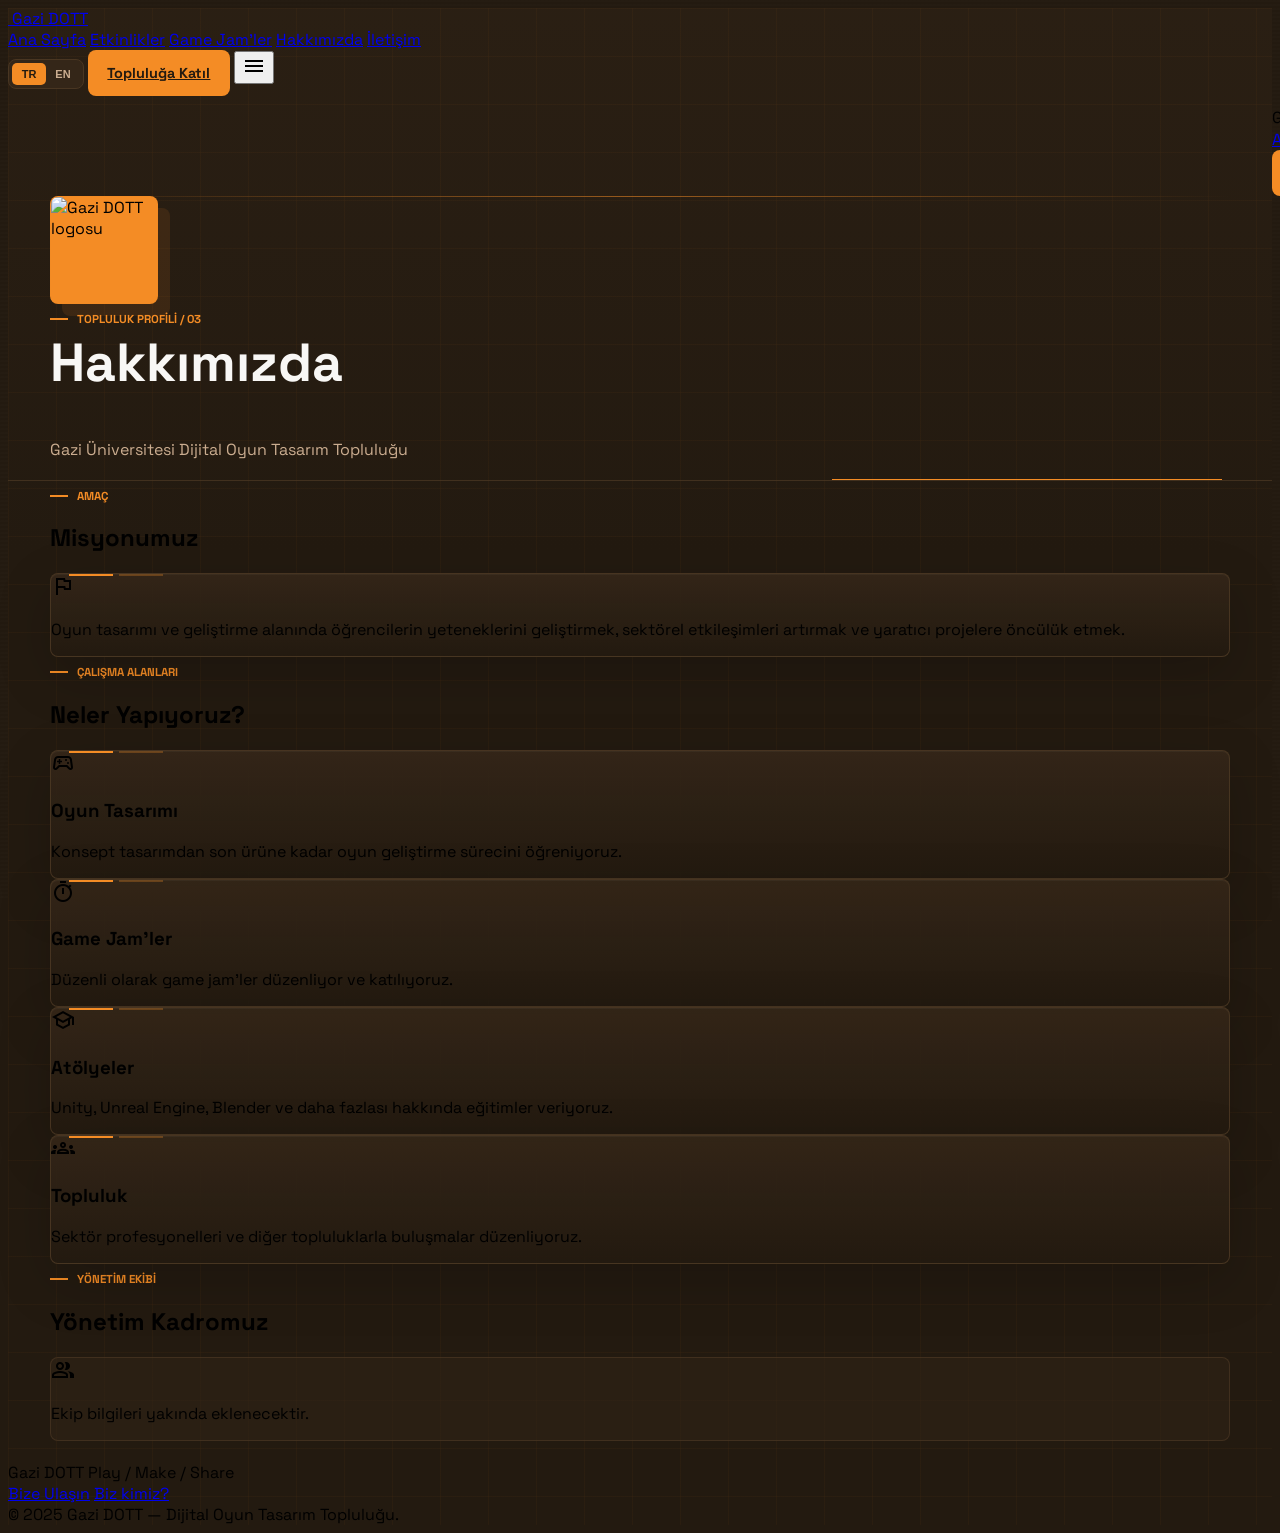
==== about.html @ a608ddb2 "Site tasarımını ve etkinlik yönetimini güncelle" ====
<!DOCTYPE html>
<html class="dark" lang="tr">

<head>
    <meta charset="utf-8" />
    <meta content="width=device-width, initial-scale=1.0" name="viewport" />
    <title>Hakkımızda - Gazi DOTT</title>
    <meta name="description" content="Gazi Üniversitesi Dijital Oyun Tasarımı Topluluğu hakkında bilgi." />
    <link rel="canonical" href="https://gazidott.org/about.html" />
    <script src="https://cdn.tailwindcss.com?plugins=forms,container-queries"></script>
    <link rel="preconnect" href="https://fonts.googleapis.com">
    <link rel="preconnect" href="https://fonts.gstatic.com" crossorigin>
    <link href="https://fonts.googleapis.com/css2?family=Space+Grotesk:wght@300;400;500;600;700&display=swap" rel="stylesheet" />
    <link href="https://fonts.googleapis.com/css2?family=Material+Symbols+Outlined:wght,FILL@100..700,0..1&display=swap" rel="stylesheet" />
    <link href="css/style.css" rel="stylesheet" />
    <script src="js/tailwind-config.js"></script>
</head>

<body class="flex min-h-screen flex-col overflow-x-hidden bg-background-dark text-white antialiased">
    <div id="navbar-placeholder"></div>

    <main class="site-main flex-grow">
        <section class="page-hero py-16 sm:py-20">
            <div class="section-shell grid gap-8 sm:grid-cols-[112px_1fr] sm:items-center">
                <span class="hero-mark animate-fade-in-up">
                    <img src="ClubLogo.jpeg" alt="Gazi DOTT logosu" />
                </span>
                <div>
                    <span class="section-kicker" data-i18n="label.communityProfile">Topluluk Profili / 03</span>
                    <h1 class="section-title animate-fade-in-up-delay-1" data-i18n="about.title">Hakkımızda</h1>
                    <p class="section-copy animate-fade-in-up-delay-2" data-i18n="about.subtitle">Gazi Üniversitesi Dijital Oyun Tasarımı Topluluğu</p>
                </div>
            </div>
        </section>

        <section class="py-16 sm:py-20">
            <div class="section-shell grid gap-8 lg:grid-cols-[minmax(240px,0.65fr)_minmax(0,1.35fr)] lg:items-start">
                <div>
                    <span class="section-kicker" data-i18n="label.purpose">Amaç</span>
                    <h2 class="mt-3 text-2xl font-bold text-white sm:text-3xl" data-i18n="about.mission.title">Misyonumuz</h2>
                </div>
                <div class="hud-panel p-6 sm:p-8">
                    <span class="material-symbols-outlined text-3xl text-primary">flag</span>
                    <p class="mt-5 text-lg leading-8 text-text-muted" data-i18n="about.mission.desc">Oyun tasarımı ve geliştirme alanında öğrencilerin yeteneklerini geliştirmek, sektörel etkileşimleri artırmak ve yaratıcı projelere öncülük etmek.</p>
                </div>
            </div>
        </section>

        <section class="border-y border-border-dark bg-card-dark/15 py-16 sm:py-20">
            <div class="section-shell">
                <div class="mb-9">
                    <span class="section-kicker" data-i18n="label.practiceAreas">Çalışma Alanları</span>
                    <h2 class="mt-3 text-2xl font-bold text-white sm:text-3xl" data-i18n="about.whatWeDo">Neler Yapıyoruz?</h2>
                </div>
                <div class="grid grid-cols-1 gap-4 md:grid-cols-2">
                    <article class="hud-panel card-hover flex gap-5 p-6">
                        <span class="grid h-12 w-12 shrink-0 place-items-center rounded-lg border border-primary/25 bg-primary/10 text-primary"><span class="material-symbols-outlined">sports_esports</span></span>
                        <div><h3 class="text-lg font-bold text-white" data-i18n="about.do.design">Oyun Tasarımı</h3><p class="mt-2 text-sm leading-6 text-text-muted" data-i18n="about.do.designDesc">Konsept tasarımdan son ürüne kadar oyun geliştirme sürecini öğreniyoruz.</p></div>
                    </article>
                    <article class="hud-panel card-hover flex gap-5 p-6">
                        <span class="grid h-12 w-12 shrink-0 place-items-center rounded-lg border border-primary/25 bg-primary/10 text-primary"><span class="material-symbols-outlined">timer</span></span>
                        <div><h3 class="text-lg font-bold text-white" data-i18n="about.do.jams">Game Jam'ler</h3><p class="mt-2 text-sm leading-6 text-text-muted" data-i18n="about.do.jamsDesc">Düzenli olarak game jam'ler düzenliyor ve katılıyoruz.</p></div>
                    </article>
                    <article class="hud-panel card-hover flex gap-5 p-6">
                        <span class="grid h-12 w-12 shrink-0 place-items-center rounded-lg border border-primary/25 bg-primary/10 text-primary"><span class="material-symbols-outlined">school</span></span>
                        <div><h3 class="text-lg font-bold text-white" data-i18n="about.do.workshops">Atölyeler</h3><p class="mt-2 text-sm leading-6 text-text-muted" data-i18n="about.do.workshopsDesc">Unity, Unreal Engine, Blender ve daha fazlası hakkında eğitimler veriyoruz.</p></div>
                    </article>
                    <article class="hud-panel card-hover flex gap-5 p-6">
                        <span class="grid h-12 w-12 shrink-0 place-items-center rounded-lg border border-primary/25 bg-primary/10 text-primary"><span class="material-symbols-outlined">groups</span></span>
                        <div><h3 class="text-lg font-bold text-white" data-i18n="about.do.community">Topluluk</h3><p class="mt-2 text-sm leading-6 text-text-muted" data-i18n="about.do.communityDesc">Sektör profesyonelleri ve diğer topluluklarla buluşmalar düzenliyoruz.</p></div>
                    </article>
                </div>
            </div>
        </section>

        <section class="py-16 sm:py-20">
            <div class="section-shell">
                <div class="mb-9">
                    <span class="section-kicker" data-i18n="label.coreTeam">Yönetim Ekibi</span>
                    <h2 class="mt-3 text-2xl font-bold text-white sm:text-3xl" data-i18n="about.team">Yönetim Kadromuz</h2>
                </div>
                <div id="team-grid" class="grid grid-cols-1 gap-4 sm:grid-cols-2 lg:grid-cols-3"></div>
            </div>
        </section>
    </main>

    <div id="footer-placeholder"></div>

    <script src="js/i18n.js"></script>
    <script src="js/common.js"></script>
    <script src="js/team.js"></script>
    <script>
        document.addEventListener('DOMContentLoaded', async () => {
            await renderTeamMembers();
        });
    </script>
</body>

</html>
---- css/style.css ----
:root {
    --dott-primary: #f48c25;
    --dott-bg: #231a10;
    --dott-card: #342618;
    --dott-border: #493622;
    --dott-muted: #cbad90;
    --dott-light: #f8f7f5;
    --dott-radius: 8px;
}

* {
    box-sizing: border-box;
}

html {
    scroll-behavior: smooth;
    background: var(--dott-bg);
}

body {
    min-height: 100vh;
    overflow-x: hidden;
    font-family: "Space Grotesk", sans-serif;
    background-color: var(--dott-bg);
    background-image:
        linear-gradient(rgba(244, 140, 37, 0.035) 1px, transparent 1px),
        linear-gradient(90deg, rgba(244, 140, 37, 0.035) 1px, transparent 1px),
        linear-gradient(180deg, rgba(52, 38, 24, 0.42), rgba(35, 26, 16, 0.96) 34rem);
    background-size: 48px 48px, 48px 48px, 100% 100%;
}

body::before {
    position: fixed;
    inset: 0;
    z-index: -1;
    pointer-events: none;
    content: "";
    background-image: linear-gradient(rgba(248, 247, 245, 0.012) 50%, transparent 50%);
    background-size: 100% 4px;
}

::selection {
    color: var(--dott-bg);
    background: var(--dott-primary);
}

::-webkit-scrollbar {
    width: 8px;
}

::-webkit-scrollbar-track {
    background: var(--dott-bg);
}

::-webkit-scrollbar-thumb {
    background: var(--dott-border);
    border: 2px solid var(--dott-bg);
    border-radius: 4px;
}

::-webkit-scrollbar-thumb:hover {
    background: var(--dott-primary);
}

:where(a, button, input, textarea, select):focus-visible {
    outline: 2px solid var(--dott-primary);
    outline-offset: 3px;
}

/* Tailwind's larger radius utilities are normalized to the project geometry. */
.rounded-xl,
.rounded-2xl,
.rounded-3xl {
    border-radius: var(--dott-radius) !important;
}

.site-main {
    position: relative;
    isolation: isolate;
}

.site-main::before {
    position: absolute;
    top: 0;
    left: 50%;
    z-index: -1;
    width: min(100%, 1180px);
    height: 1px;
    content: "";
    background: linear-gradient(90deg, transparent, rgba(244, 140, 37, 0.55), transparent);
    transform: translateX(-50%);
}

.hud-panel {
    position: relative;
    overflow: hidden;
    border: 1px solid rgba(73, 54, 34, 0.95);
    border-radius: var(--dott-radius);
    background: linear-gradient(180deg, rgba(52, 38, 24, 0.94), rgba(35, 26, 16, 0.9));
    box-shadow: inset 0 1px rgba(248, 247, 245, 0.035), 0 18px 55px rgba(0, 0, 0, 0.18);
}

.hud-panel::before {
    position: absolute;
    top: 0;
    left: 18px;
    width: 44px;
    height: 2px;
    content: "";
    background: var(--dott-primary);
    box-shadow: 50px 0 rgba(244, 140, 37, 0.28);
}

.hud-panel-muted {
    border: 1px solid rgba(73, 54, 34, 0.75);
    border-radius: var(--dott-radius);
    background: rgba(52, 38, 24, 0.46);
}

.section-shell {
    width: min(100% - 2rem, 1180px);
    margin-inline: auto;
}

.section-kicker {
    display: inline-flex;
    align-items: center;
    gap: 0.55rem;
    color: var(--dott-primary);
    font-size: 0.72rem;
    font-weight: 700;
    letter-spacing: 0;
    text-transform: uppercase;
}

.section-kicker::before {
    width: 18px;
    height: 2px;
    content: "";
    background: currentColor;
}

.section-title {
    max-width: 780px;
    margin-top: 0.65rem;
    color: var(--dott-light);
    font-size: clamp(1.85rem, 5vw, 3.35rem);
    font-weight: 800;
    line-height: 1.02;
    letter-spacing: 0;
}

.section-copy {
    max-width: 660px;
    margin-top: 1rem;
    color: var(--dott-muted);
    font-size: 1rem;
    line-height: 1.75;
}

.page-hero {
    position: relative;
    overflow: hidden;
    border-bottom: 1px solid rgba(73, 54, 34, 0.8);
}

.page-hero::after {
    position: absolute;
    right: max(1rem, calc((100vw - 1180px) / 2));
    bottom: 0;
    width: min(34vw, 390px);
    height: 1px;
    content: "";
    background: var(--dott-primary);
}

.hero-stage {
    position: relative;
    min-height: min(760px, calc(100vh - 72px));
    display: grid;
    align-items: center;
    overflow: hidden;
    border-bottom: 1px solid rgba(73, 54, 34, 0.8);
}

.hero-stage::before {
    position: absolute;
    inset: 0;
    z-index: -2;
    content: "";
    background:
        linear-gradient(90deg, rgba(35, 26, 16, 0.98) 0%, rgba(35, 26, 16, 0.86) 48%, rgba(35, 26, 16, 0.48) 100%),
        var(--hero-image, none) center 38% / cover no-repeat;
}

.hero-stage::after {
    position: absolute;
    inset: 0;
    z-index: -1;
    pointer-events: none;
    content: "";
    background:
        linear-gradient(90deg, rgba(244, 140, 37, 0.075) 1px, transparent 1px),
        linear-gradient(rgba(244, 140, 37, 0.075) 1px, transparent 1px);
    background-size: 72px 72px;
    -webkit-mask-image: linear-gradient(90deg, black, transparent 80%);
    mask-image: linear-gradient(90deg, black, transparent 80%);
}

.hero-mark {
    display: inline-grid;
    width: clamp(72px, 9vw, 108px);
    aspect-ratio: 1;
    place-items: center;
    overflow: hidden;
    border: 1px solid rgba(244, 140, 37, 0.5);
    border-radius: var(--dott-radius);
    background: var(--dott-primary);
    box-shadow: 12px 12px 0 rgba(244, 140, 37, 0.11);
}

.hero-mark img {
    width: 100%;
    height: 100%;
    object-fit: cover;
}

.hero-title {
    max-width: 920px;
    margin-top: 1.35rem;
    color: var(--dott-light);
    font-size: clamp(3rem, 9vw, 7.7rem);
    font-weight: 800;
    line-height: 0.88;
    letter-spacing: 0;
}

.hero-title span {
    color: var(--dott-primary);
}

.command-button {
    display: inline-flex;
    min-height: 46px;
    align-items: center;
    justify-content: center;
    gap: 0.55rem;
    padding: 0.75rem 1.15rem;
    border: 1px solid transparent;
    border-radius: var(--dott-radius);
    font-size: 0.9rem;
    font-weight: 700;
    transition: transform 180ms ease, border-color 180ms ease, color 180ms ease, background-color 180ms ease;
}

.command-button:hover {
    transform: translateY(-2px);
}

.command-button-primary {
    color: var(--dott-bg);
    background: var(--dott-primary);
}

.command-button-primary:hover {
    background: var(--dott-light);
}

.command-button-secondary {
    color: var(--dott-light);
    border-color: var(--dott-border);
    background: rgba(52, 38, 24, 0.72);
}

.command-button-secondary:hover {
    color: var(--dott-primary);
    border-color: rgba(244, 140, 37, 0.52);
}

.signal-dot {
    width: 7px;
    height: 7px;
    flex: 0 0 auto;
    border-radius: 999px;
    background: var(--dott-primary);
    box-shadow: 0 0 0 4px rgba(244, 140, 37, 0.12);
}

.metric-strip {
    display: grid;
    max-width: 720px;
    grid-template-columns: repeat(3, minmax(0, 1fr));
    margin-top: 2.25rem;
    border-block: 1px solid rgba(73, 54, 34, 0.88);
}

.metric-item {
    min-width: 0;
    padding: 0.9rem 1rem;
    border-right: 1px solid rgba(73, 54, 34, 0.88);
}

.metric-item:first-child {
    padding-left: 0;
}

.metric-item:last-child {
    border-right: 0;
}

.metric-label {
    display: block;
    color: var(--dott-muted);
    font-size: 0.68rem;
    font-weight: 700;
    text-transform: uppercase;
}

.metric-value {
    display: block;
    margin-top: 0.25rem;
    overflow-wrap: anywhere;
    color: var(--dott-light);
    font-size: clamp(0.84rem, 2vw, 1rem);
    font-weight: 700;
}

.card-hover {
    transition: transform 220ms ease, box-shadow 220ms ease, border-color 220ms ease;
}

.card-hover:hover {
    border-color: rgba(244, 140, 37, 0.55);
    box-shadow: inset 0 1px rgba(248, 247, 245, 0.04), 0 24px 62px rgba(0, 0, 0, 0.28);
    transform: translateY(-5px);
}

.image-zoom img {
    transition: transform 500ms cubic-bezier(0.2, 0.7, 0.2, 1);
}

.image-zoom:hover img {
    transform: scale(1.045);
}

@keyframes fadeInUp {
    from {
        opacity: 0;
        transform: translateY(18px);
    }
    to {
        opacity: 1;
        transform: translateY(0);
    }
}

.animate-fade-in-up {
    animation: fadeInUp 650ms cubic-bezier(0.2, 0.7, 0.2, 1) both;
}

.animate-fade-in-up-delay-1 {
    animation: fadeInUp 650ms 100ms cubic-bezier(0.2, 0.7, 0.2, 1) both;
}

.animate-fade-in-up-delay-2 {
    animation: fadeInUp 650ms 200ms cubic-bezier(0.2, 0.7, 0.2, 1) both;
}

.animate-fade-in-up-delay-3 {
    animation: fadeInUp 650ms 300ms cubic-bezier(0.2, 0.7, 0.2, 1) both;
}

@keyframes pulseGlow {
    0%, 100% {
        box-shadow: 0 0 0 1px rgba(244, 140, 37, 0.18), 0 0 8px rgba(244, 140, 37, 0.1);
    }
    50% {
        box-shadow: 0 0 0 1px rgba(244, 140, 37, 0.42), 0 0 24px rgba(244, 140, 37, 0.22);
    }
}

.countdown-glow {
    animation: pulseGlow 2.4s ease-in-out infinite;
}

#mobile-menu-overlay {
    transition: opacity 220ms ease;
}

#mobile-menu-overlay.hidden {
    opacity: 0;
    pointer-events: none;
}

#mobile-menu-panel {
    transition: transform 280ms cubic-bezier(0.2, 0.7, 0.2, 1);
}

#mobile-menu-panel.translate-x-full {
    transform: translateX(100%);
}

.lang-switch {
    position: relative;
    display: inline-flex;
    align-items: center;
    padding: 3px;
    border: 1px solid var(--dott-border);
    border-radius: var(--dott-radius);
    background: var(--dott-card);
    cursor: pointer;
}

.lang-switch button {
    min-width: 34px;
    padding: 5px 8px;
    border: 0;
    border-radius: 5px;
    color: var(--dott-muted);
    background: transparent;
    font-size: 11px;
    font-weight: 700;
    cursor: pointer;
    transition: color 160ms ease, background-color 160ms ease;
}

.lang-switch button.active {
    color: var(--dott-bg);
    background: var(--dott-primary);
}

.admin-login-overlay {
    backdrop-filter: blur(8px);
}

.toast {
    position: fixed;
    right: 24px;
    bottom: 24px;
    z-index: 9999;
    max-width: calc(100vw - 32px);
    padding: 12px 24px;
    border: 1px solid var(--dott-border);
    border-radius: var(--dott-radius);
    color: white;
    background: var(--dott-card);
    font-size: 14px;
    font-weight: 500;
    opacity: 0;
    transform: translateY(100px);
    transition: opacity 220ms ease, transform 220ms ease;
}

.toast.show {
    opacity: 1;
    transform: translateY(0);
}

.toast.success {
    border-color: #22c55e;
}

.toast.error {
    border-color: #ef4444;
}

.admin-tabs-scroll {
    overflow-x: auto;
    -webkit-overflow-scrolling: touch;
    scrollbar-width: none;
    -ms-overflow-style: none;
}

.admin-tabs-scroll::-webkit-scrollbar,
.no-scrollbar::-webkit-scrollbar {
    display: none;
}

.no-scrollbar {
    scrollbar-width: none;
    -ms-overflow-style: none;
}

@keyframes shimmer {
    0% { background-position: -200% 0; }
    100% { background-position: 200% 0; }
}

.skeleton {
    border-radius: var(--dott-radius);
    background: linear-gradient(90deg, var(--dott-card) 25%, var(--dott-border) 50%, var(--dott-card) 75%);
    background-size: 200% 100%;
    animation: shimmer 1.5s infinite;
}

@media (max-width: 640px) {
    .hero-stage {
        min-height: calc(100svh - 120px);
    }

    .hero-stage::before {
        background:
            linear-gradient(180deg, rgba(35, 26, 16, 0.74), rgba(35, 26, 16, 0.96) 62%),
            var(--hero-image, none) 58% center / cover no-repeat;
    }

    .hero-stage::after {
        -webkit-mask-image: linear-gradient(180deg, black, transparent 72%);
        mask-image: linear-gradient(180deg, black, transparent 72%);
    }

    .hero-title {
        font-size: clamp(2.9rem, 17vw, 5.4rem);
    }

    .metric-item {
        padding-inline: 0.65rem;
    }

    .metric-label {
        font-size: 0.58rem;
    }

    .toast {
        right: auto;
        left: 50%;
        transform: translateX(-50%) translateY(100px);
    }

    .toast.show {
        transform: translateX(-50%) translateY(0);
    }

    button,
    a,
    .filter-btn,
    .admin-tab-btn,
    .category-card {
        -webkit-tap-highlight-color: transparent;
    }
}

@media (prefers-reduced-motion: reduce) {
    html {
        scroll-behavior: auto;
    }

    *,
    *::before,
    *::after {
        scroll-behavior: auto !important;
        animation-delay: 0ms !important;
        animation-duration: 0.01ms !important;
        animation-iteration-count: 1 !important;
        transition-duration: 0.01ms !important;
    }
}
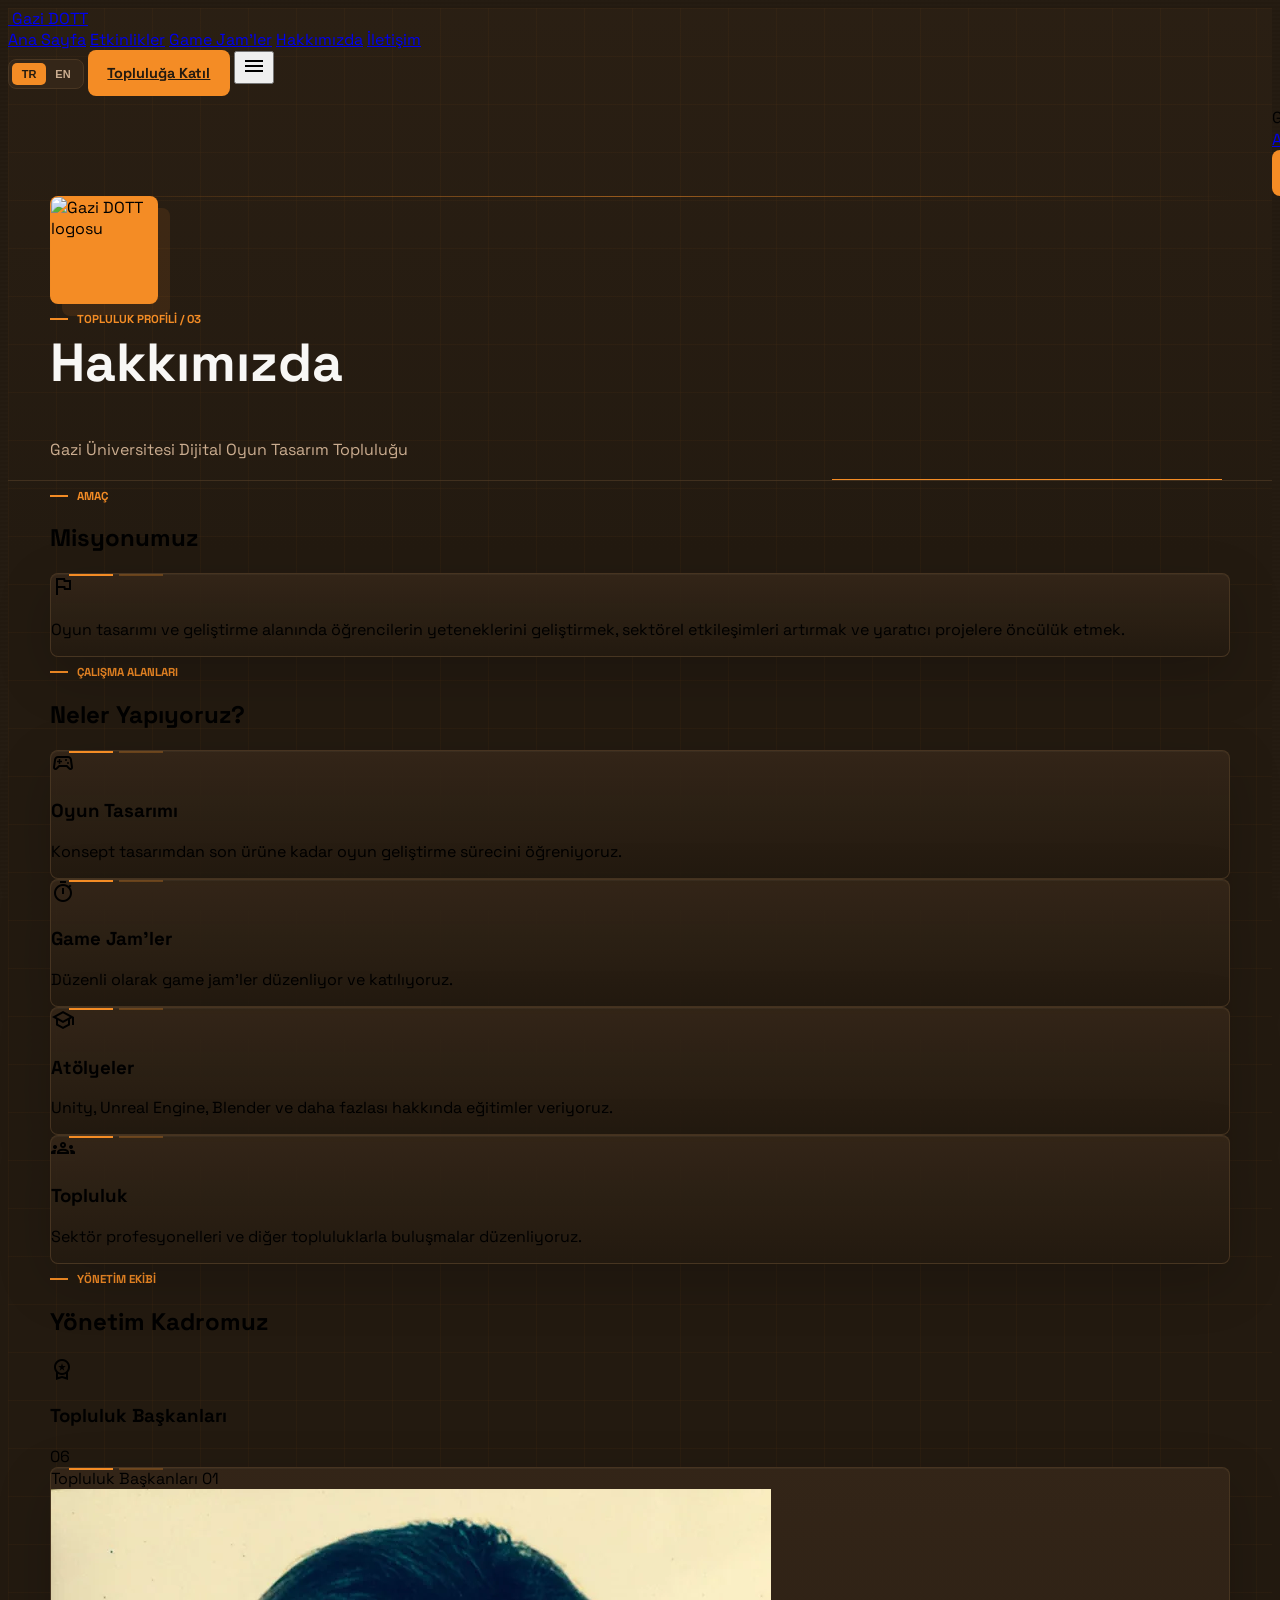
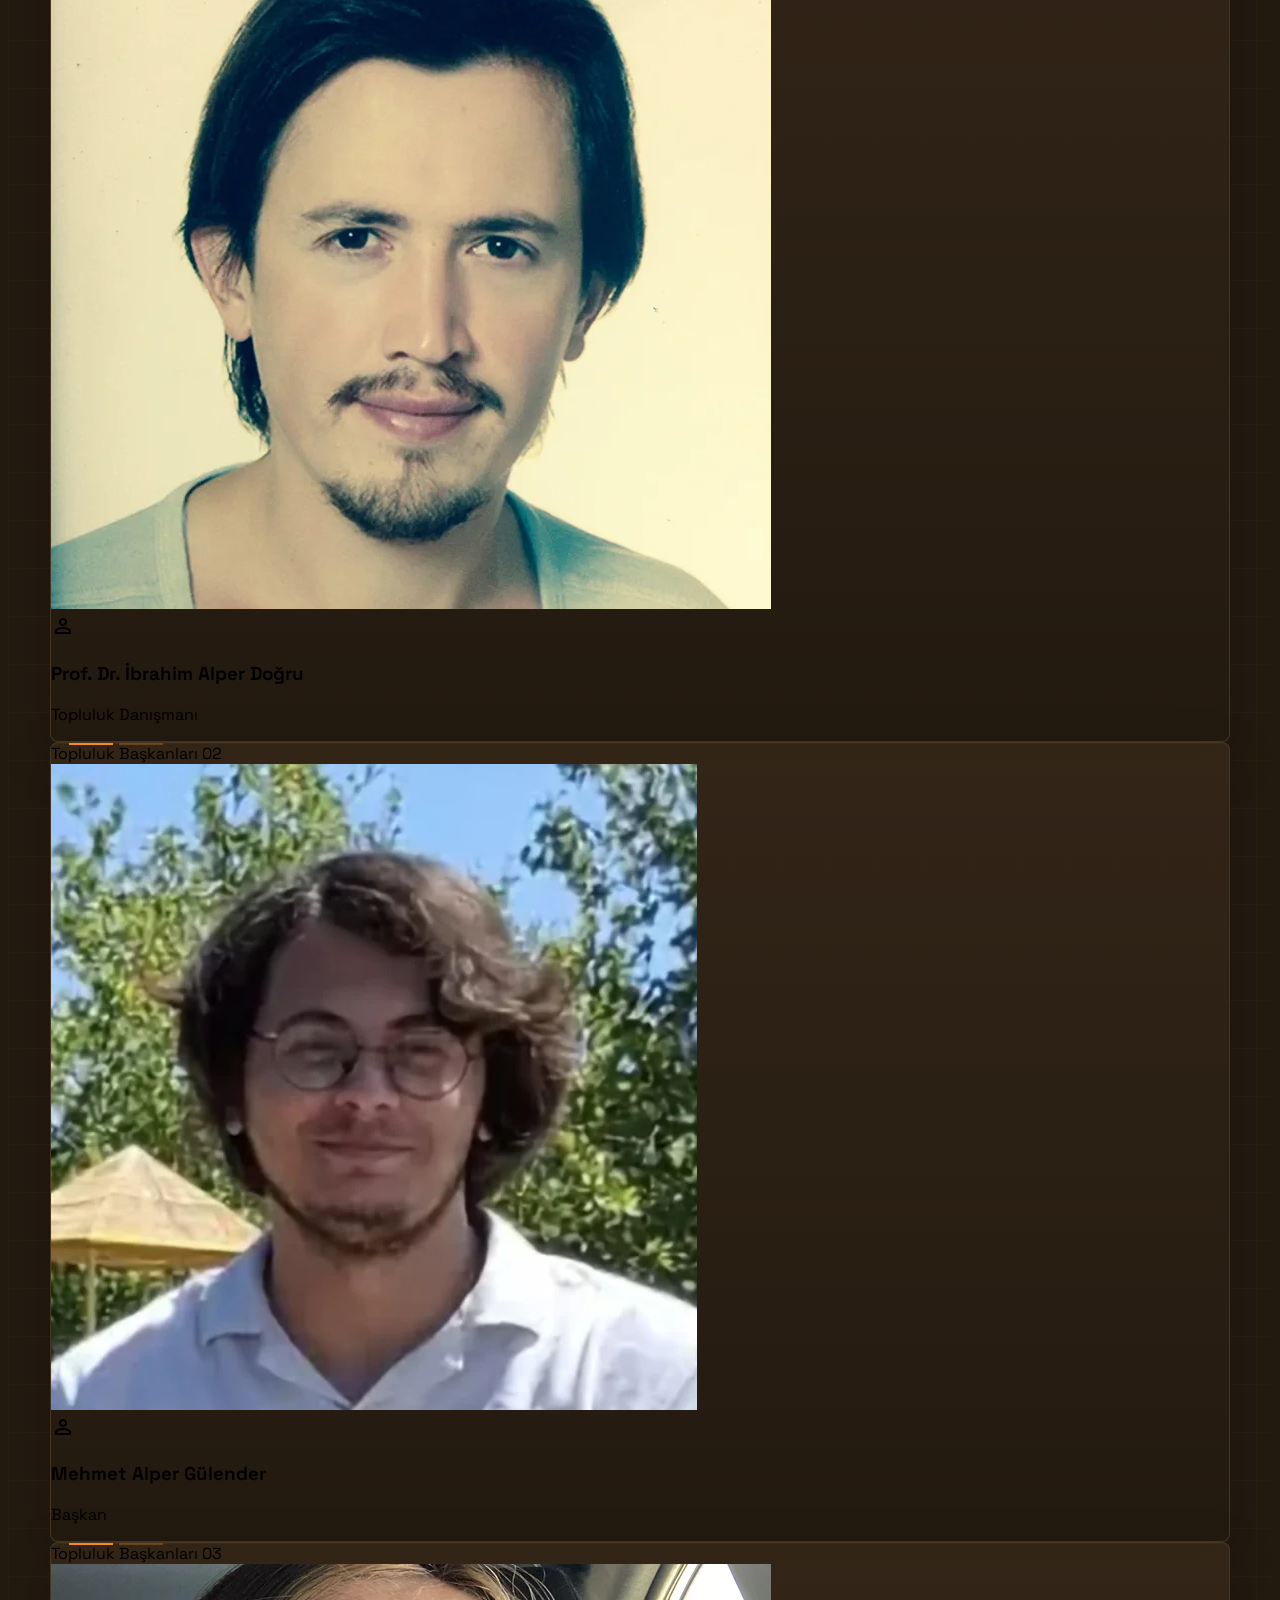
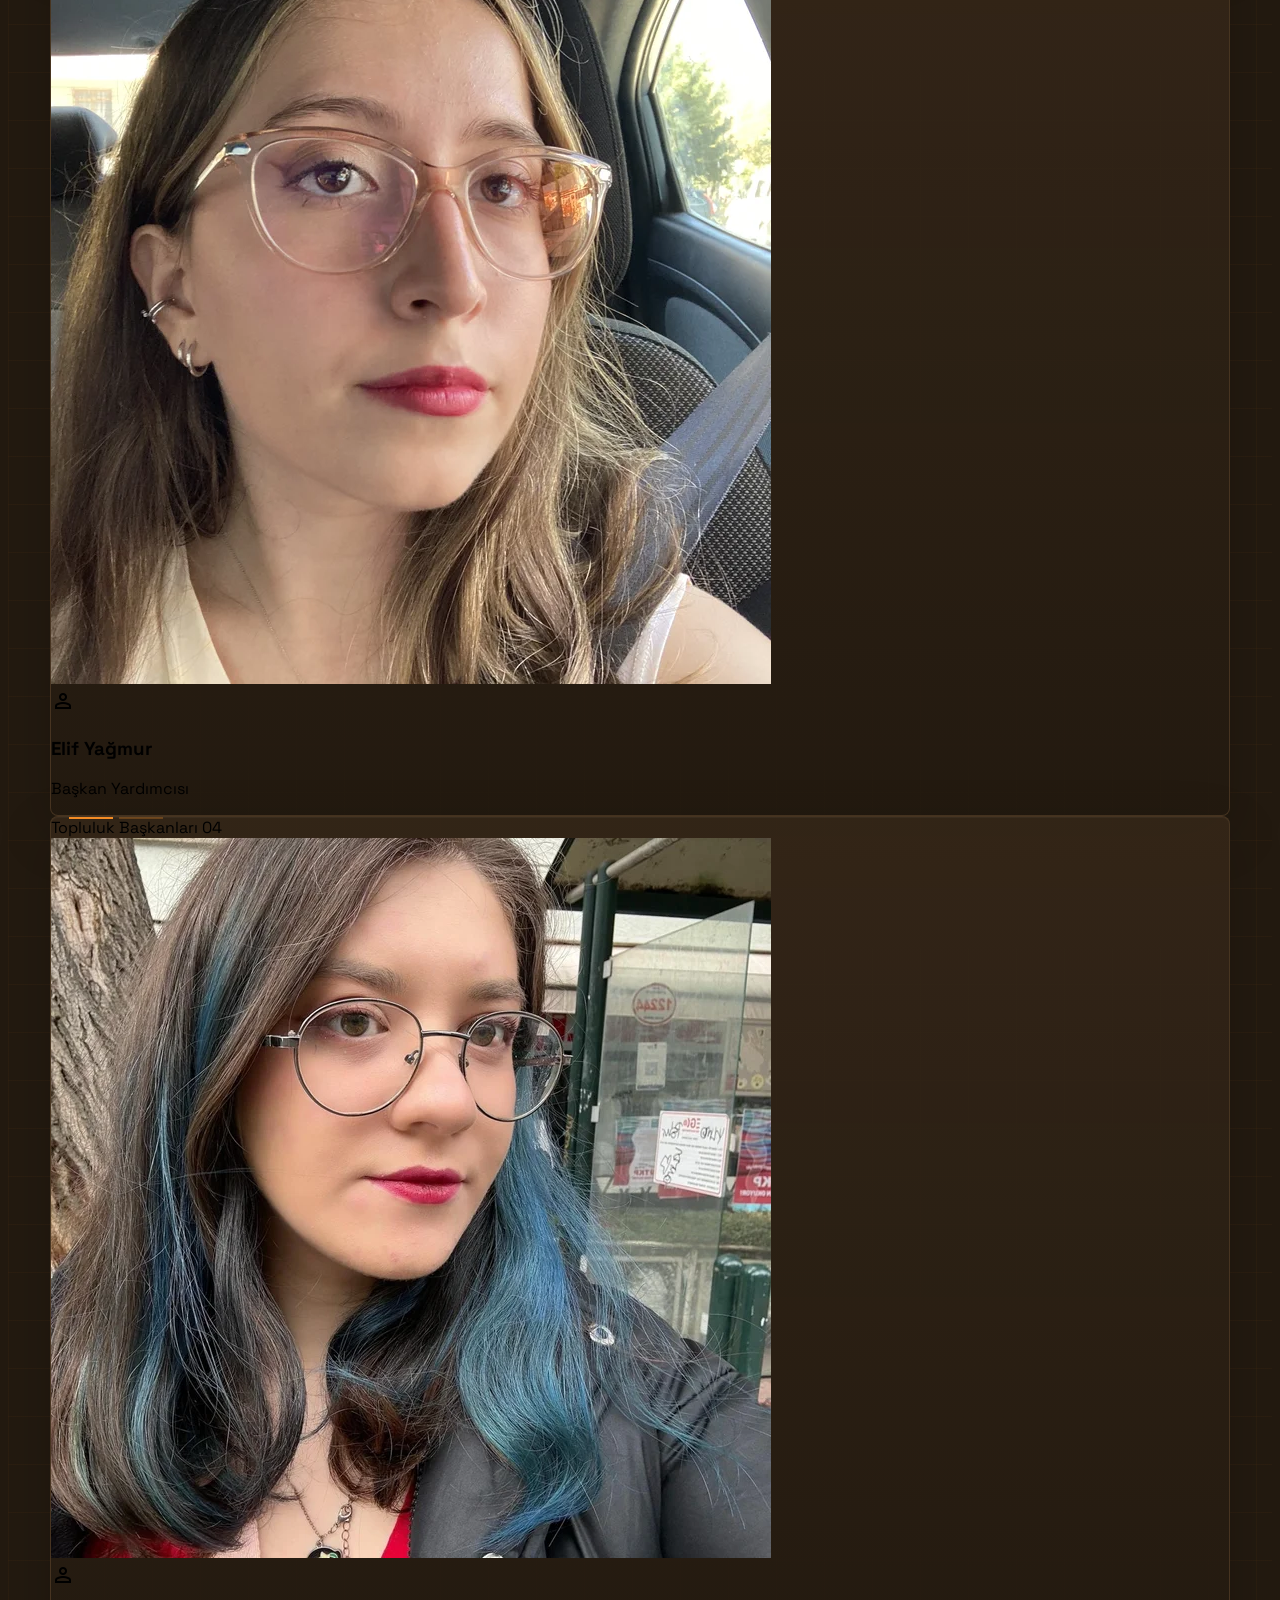
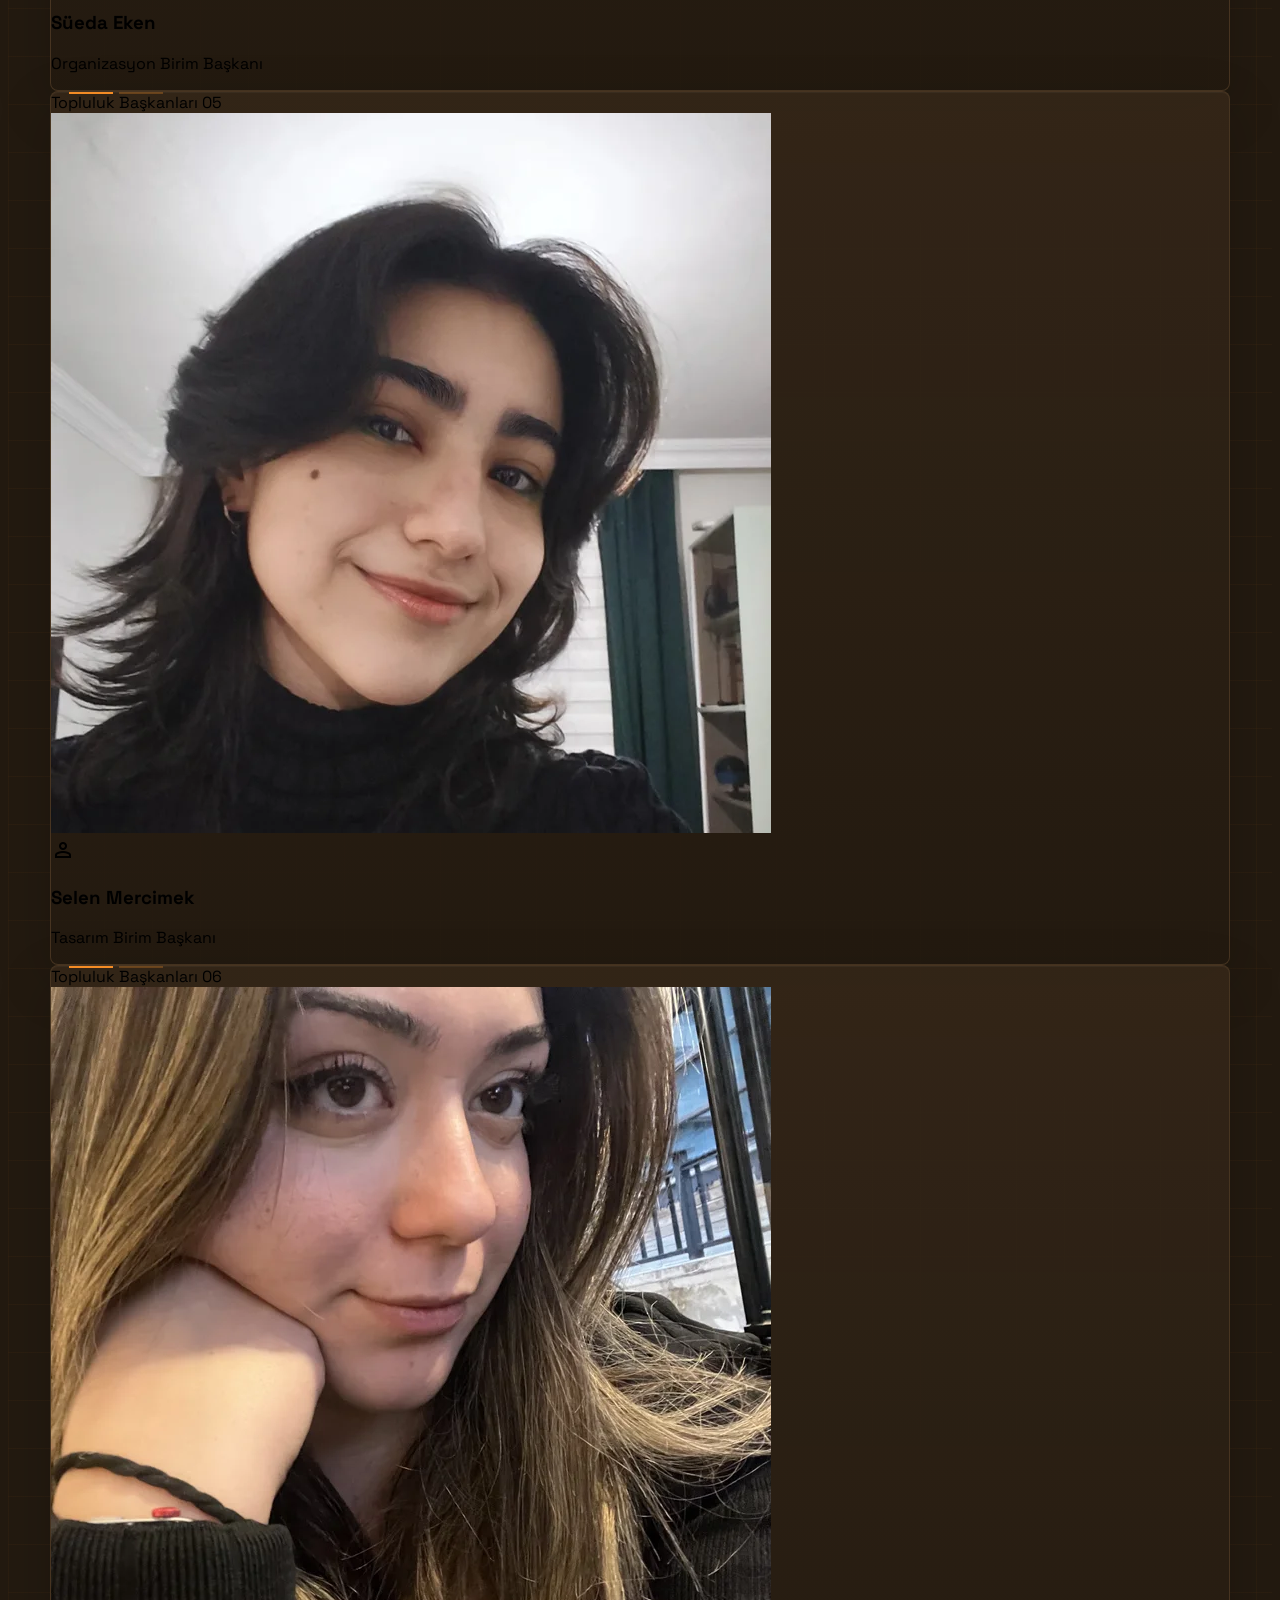
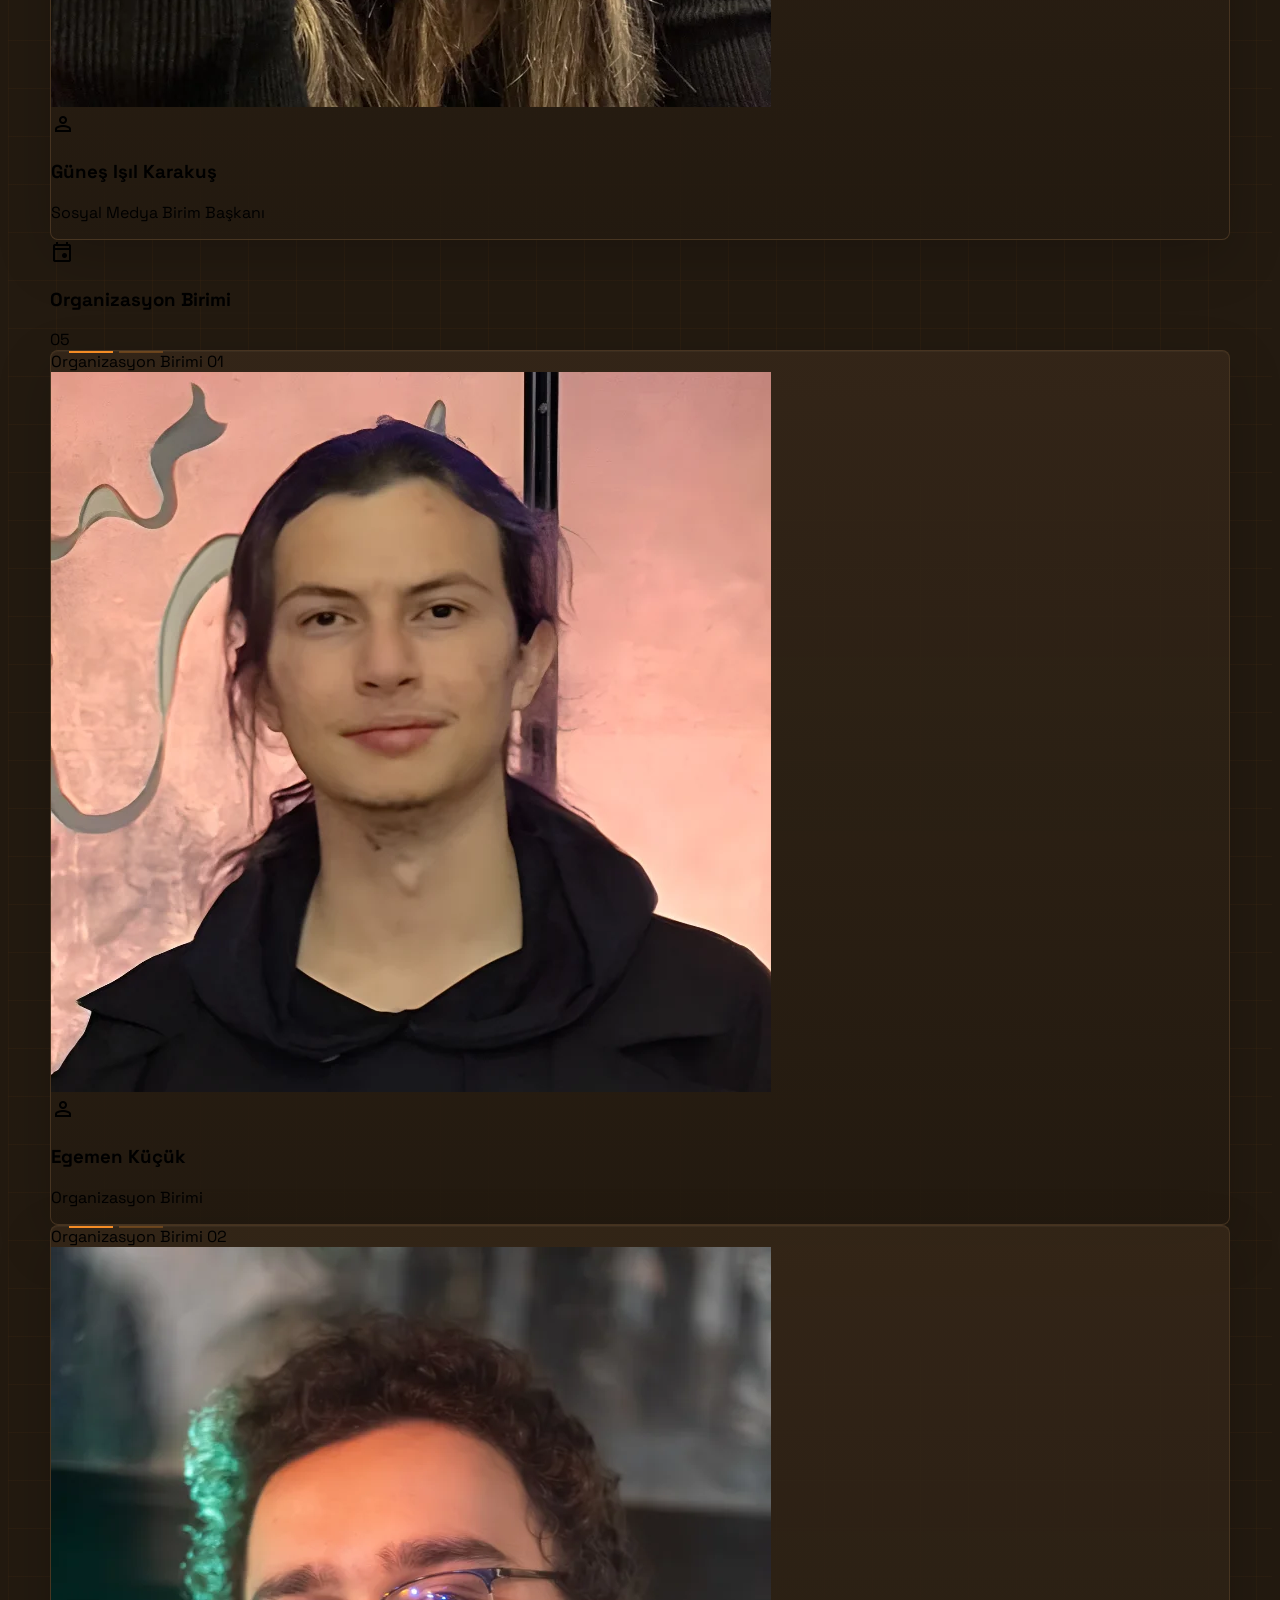
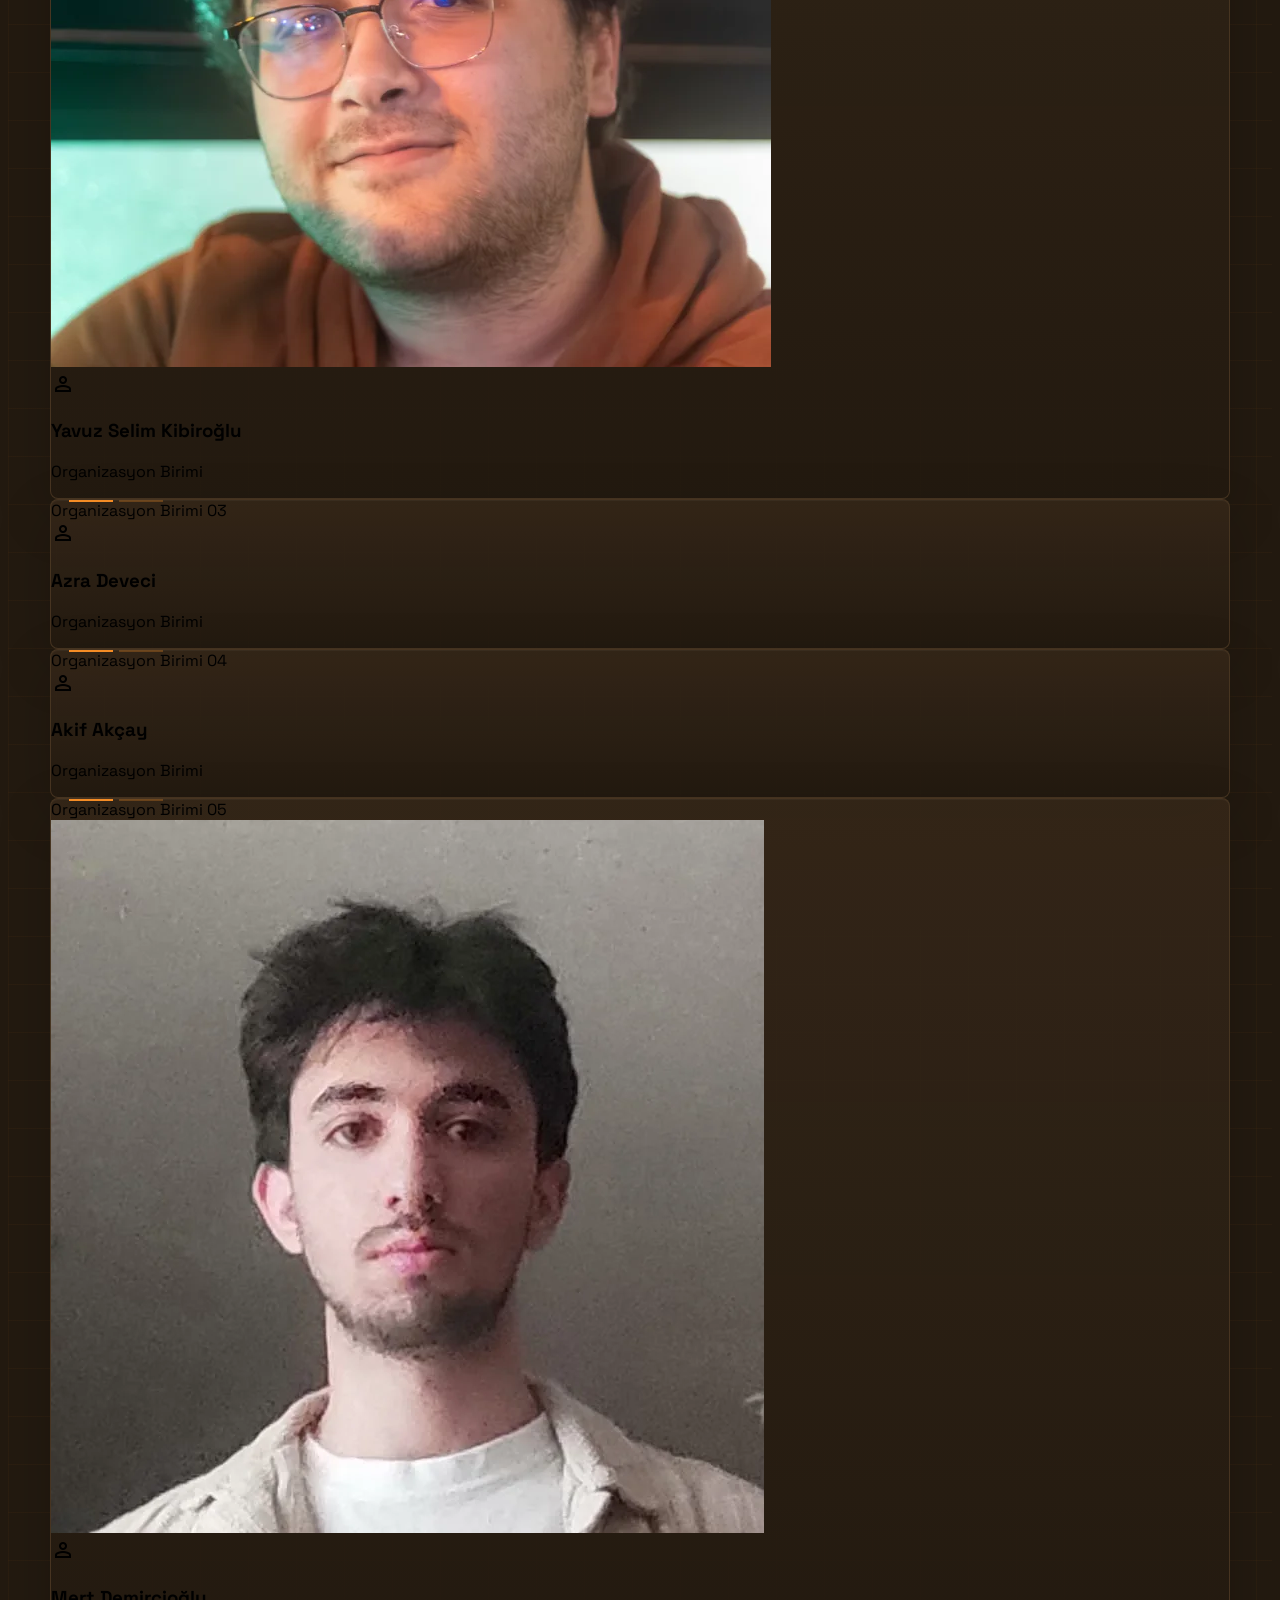
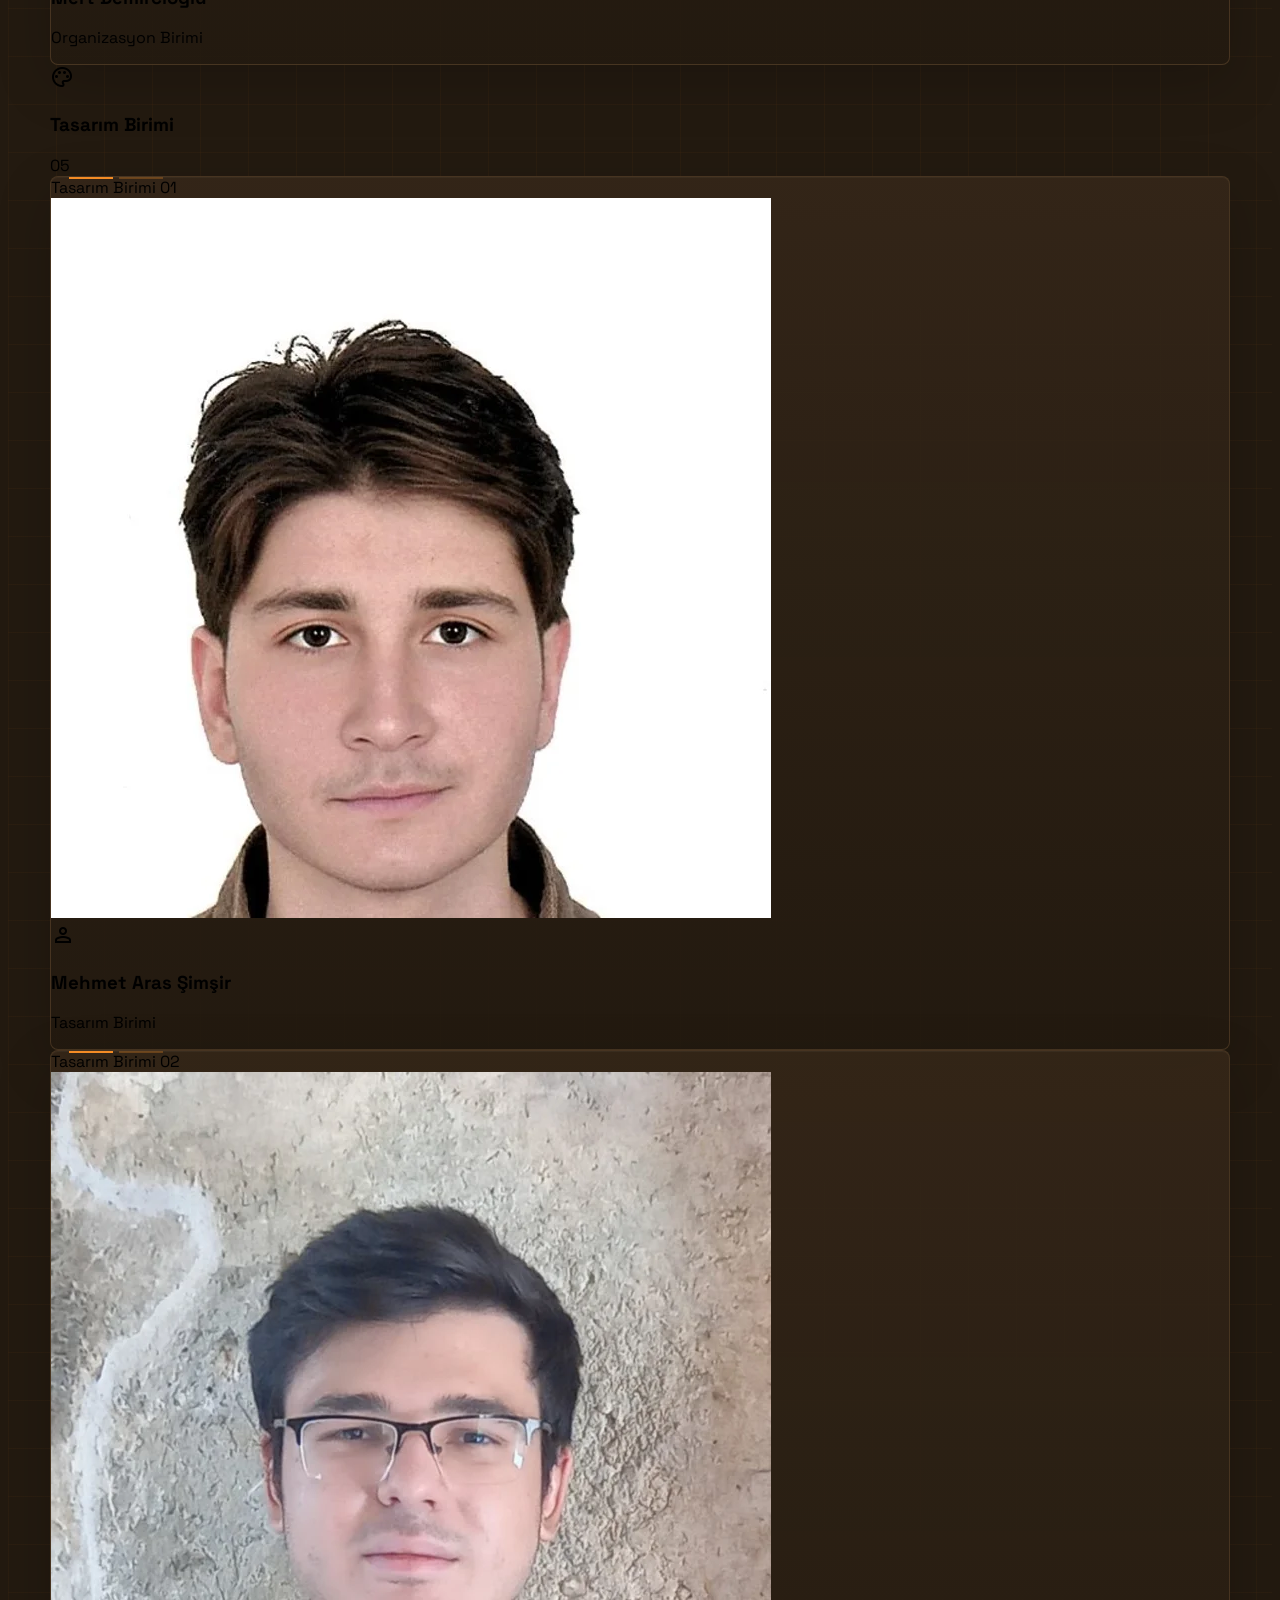
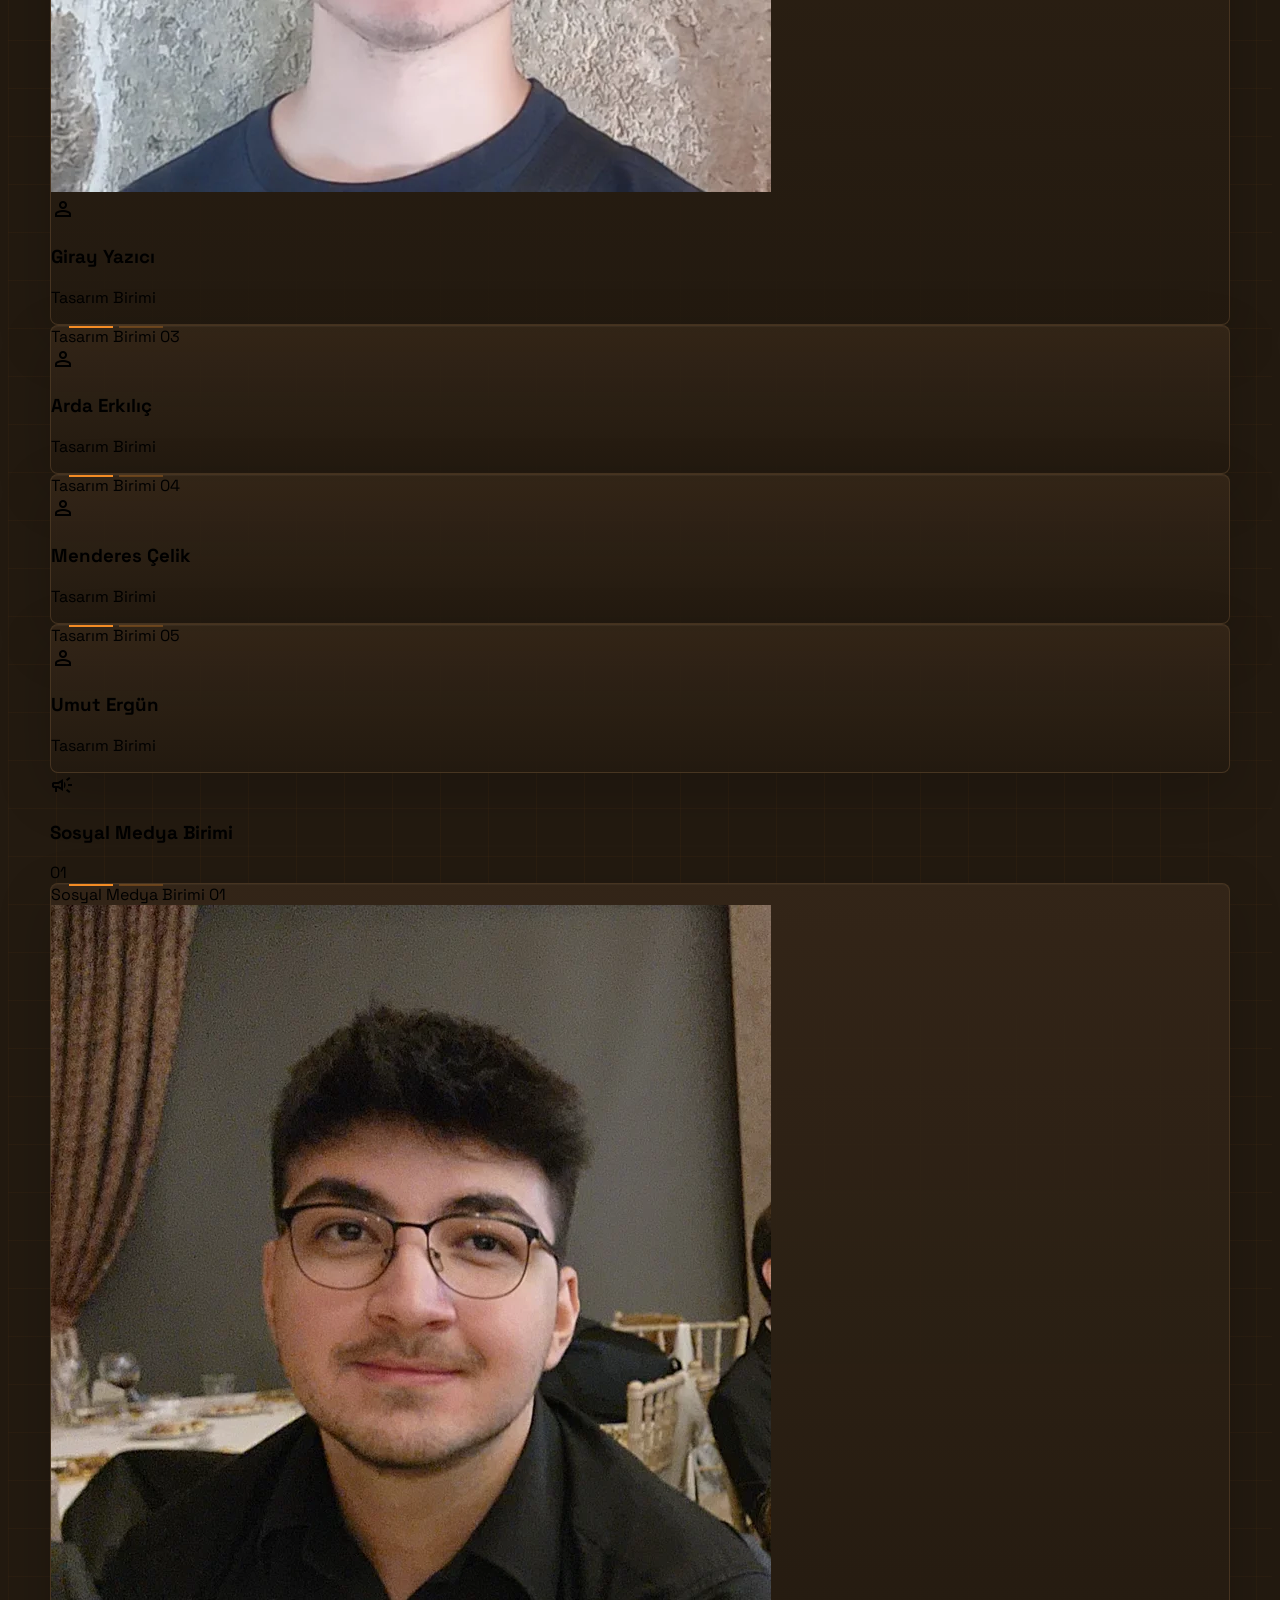
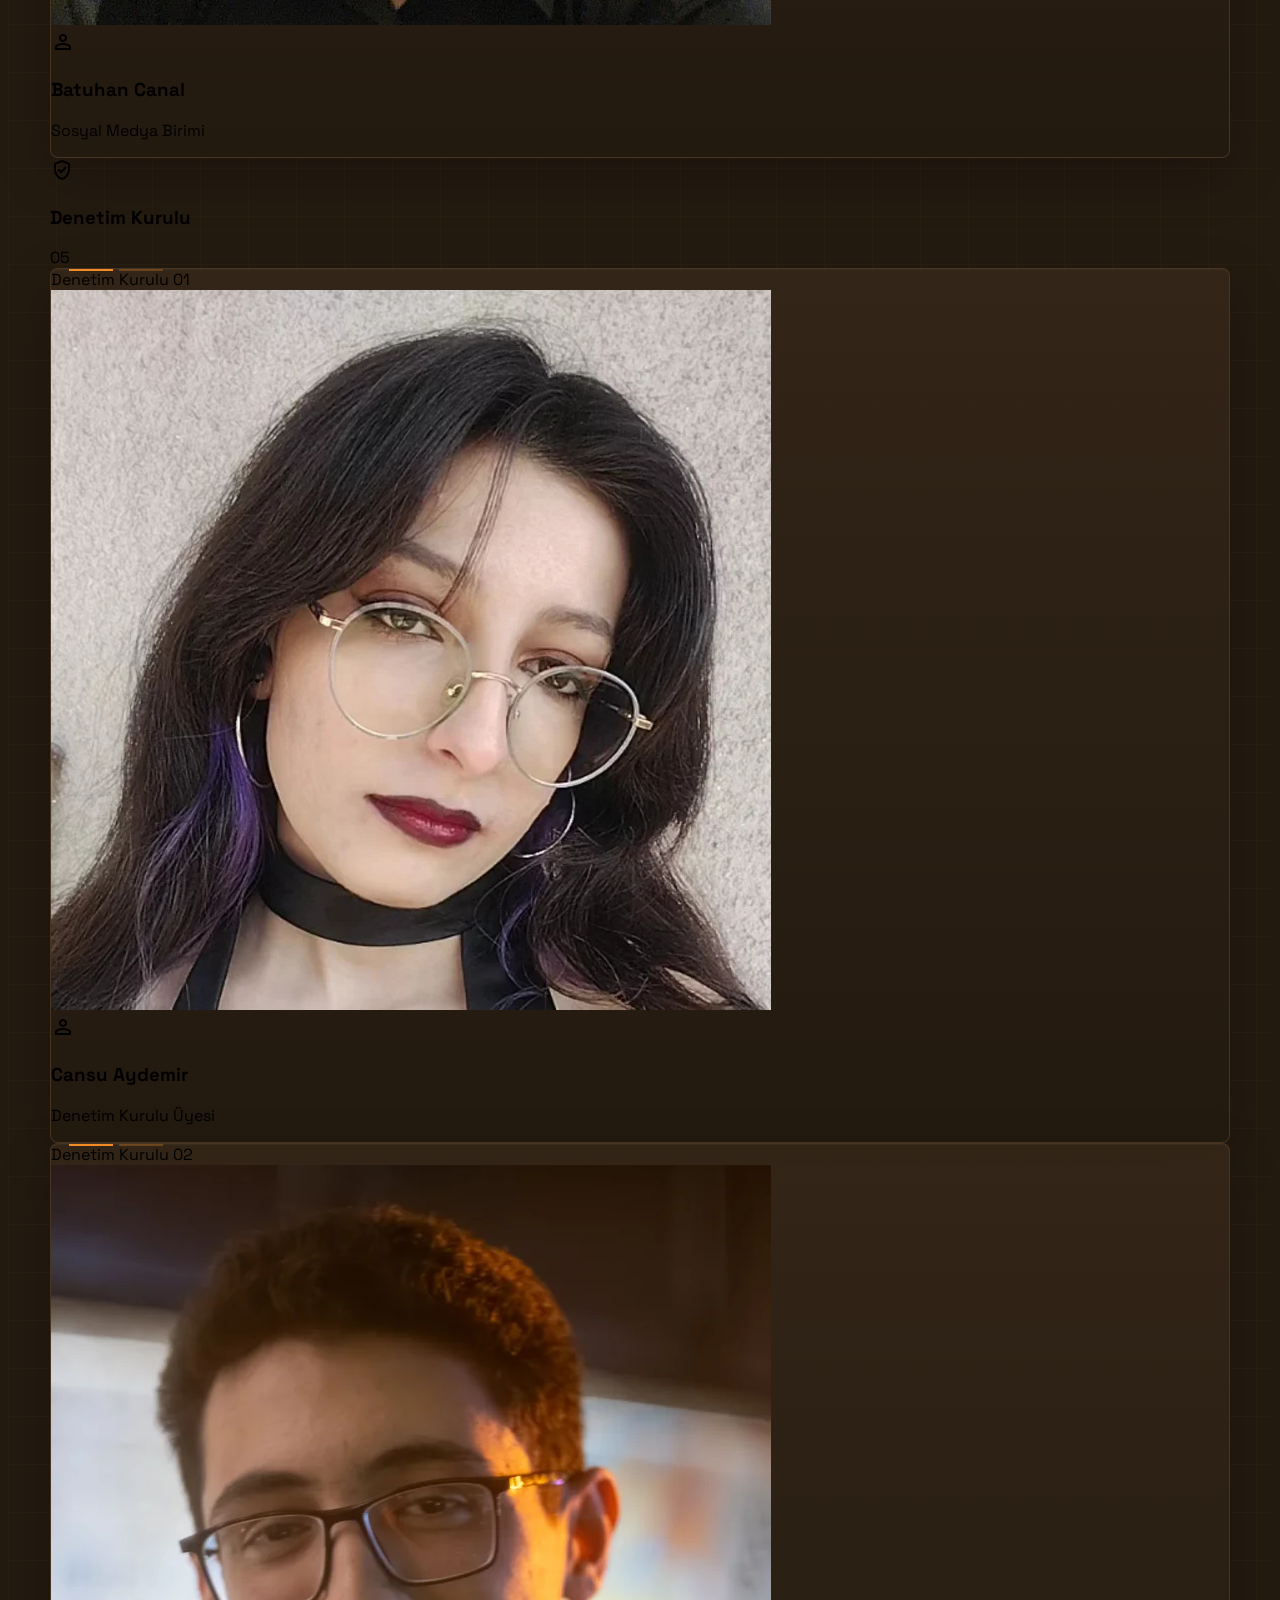
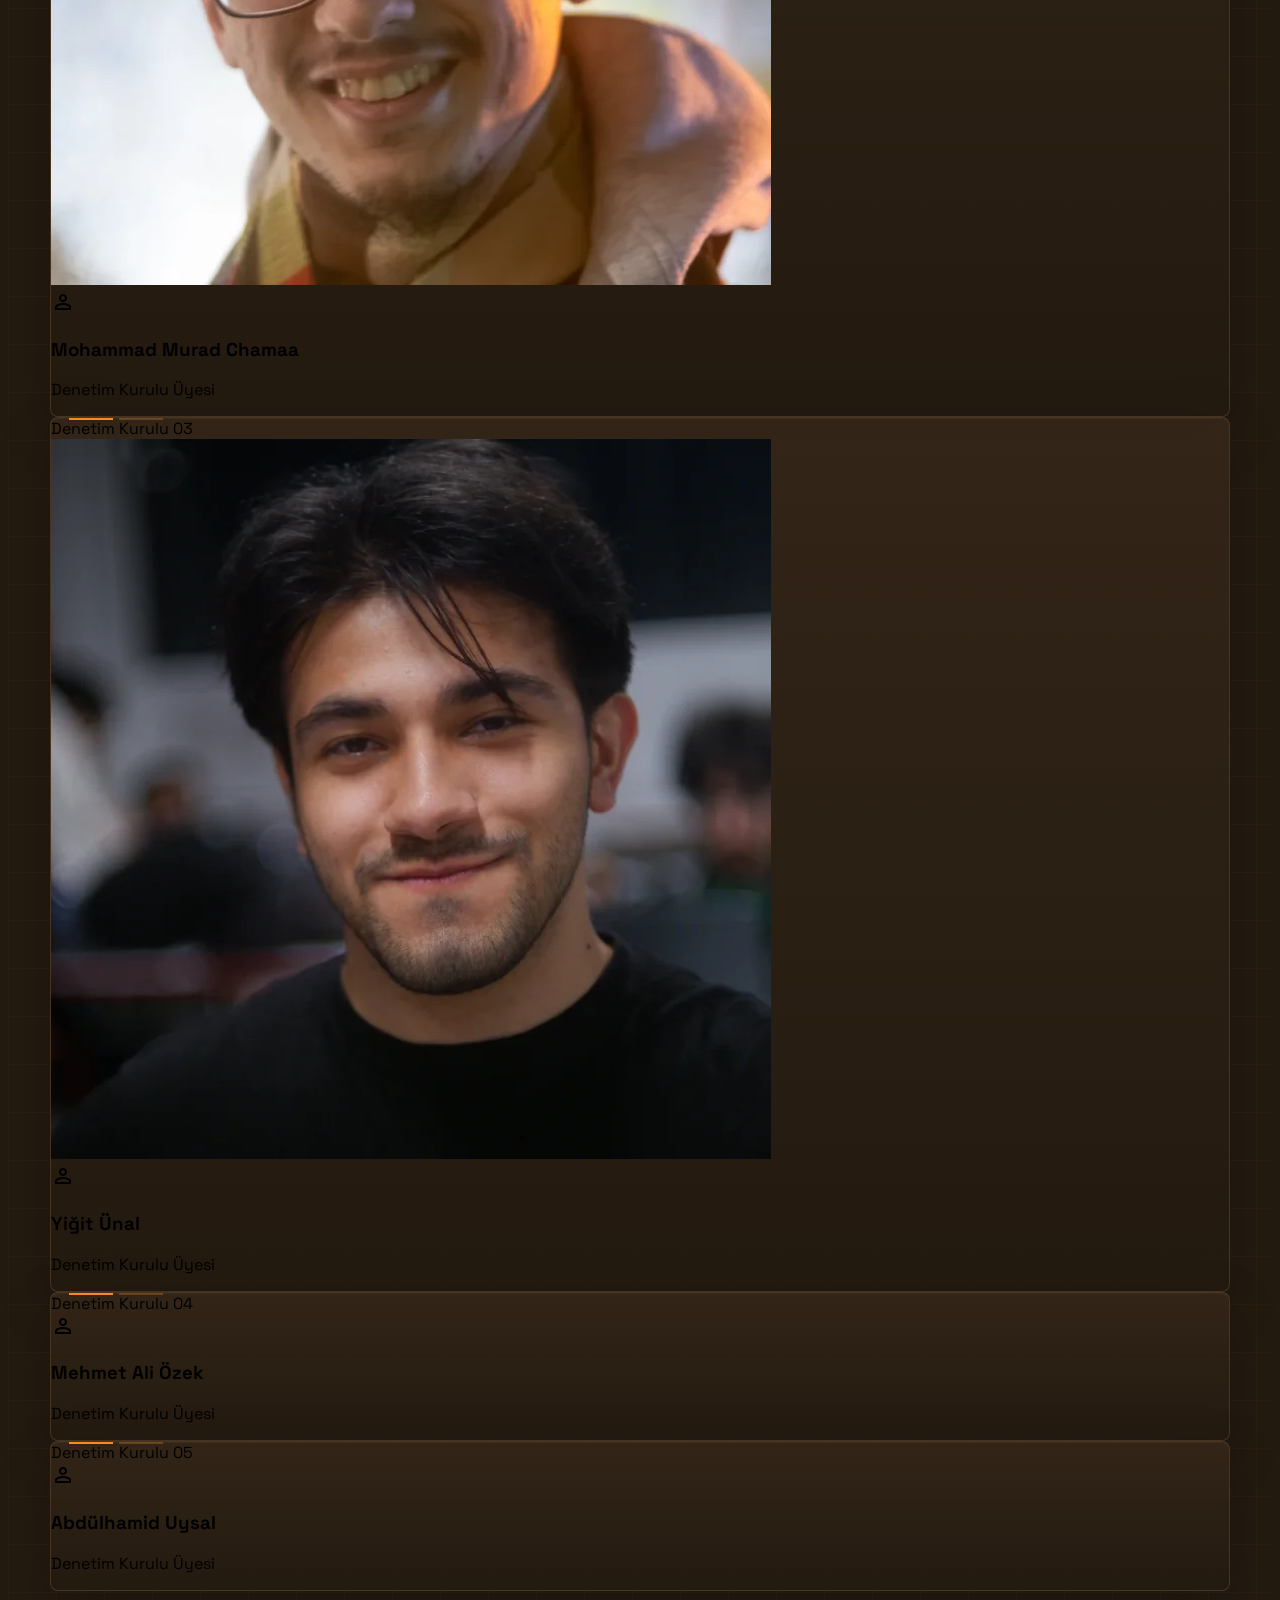
==== commit 8ed3cefe: "Yönetim kadrosunu gruplara ayır ve topluluk danışmanını ekle - Hakkımızda sayfasında ekip Topluluk B" ====
--- a/about.html
+++ b/about.html
@@ -4,6 +4,7 @@
 <head>
     <meta charset="utf-8" />
     <meta content="width=device-width, initial-scale=1.0" name="viewport" />
+    <link rel="icon" type="image/jpeg" sizes="640x640" href="ClubLogo.jpeg" />
     <title>Hakkımızda - Gazi DOTT</title>
     <meta name="description" content="Gazi Üniversitesi Dijital Oyun Tasarımı Topluluğu hakkında bilgi." />
     <link rel="canonical" href="https://gazidott.org/about.html" />
@@ -79,7 +80,7 @@
                     <span class="section-kicker" data-i18n="label.coreTeam">Yönetim Ekibi</span>
                     <h2 class="mt-3 text-2xl font-bold text-white sm:text-3xl" data-i18n="about.team">Yönetim Kadromuz</h2>
                 </div>
-                <div id="team-grid" class="grid grid-cols-1 gap-4 sm:grid-cols-2 lg:grid-cols-3"></div>
+                <div id="team-grid" class="space-y-12"></div>
             </div>
         </section>
     </main>
--- a/css/style.css
+++ b/css/style.css
@@ -39,6 +39,11 @@
     background-size: 100% 4px;
 }
 
+/* Keep the injected sticky navbar relative to the page, not its empty host. */
+#navbar-placeholder {
+    display: contents;
+}
+
 ::selection {
     color: var(--dott-bg);
     background: var(--dott-primary);
@@ -190,7 +195,7 @@
     content: "";
     background:
         linear-gradient(90deg, rgba(35, 26, 16, 0.98) 0%, rgba(35, 26, 16, 0.86) 48%, rgba(35, 26, 16, 0.48) 100%),
-        var(--hero-image, none) center 38% / cover no-repeat;
+        var(--hero-image, none) center 50% / cover no-repeat;
 }
 
 .hero-stage::after {
@@ -286,6 +291,311 @@
     box-shadow: 0 0 0 4px rgba(244, 140, 37, 0.12);
 }
 
+.wrapped-section {
+    position: relative;
+    overflow: hidden;
+    padding-block: clamp(4rem, 8vw, 6.5rem);
+    scroll-margin-top: 72px;
+    border-bottom: 1px solid var(--dott-border);
+    color: #241640;
+    background:
+        radial-gradient(circle at 12% 18%, rgba(195, 104, 119, 0.58) 0 18px, transparent 19px),
+        radial-gradient(circle at 82% 28%, rgba(255, 159, 207, 0.52) 0 30px, transparent 31px),
+        linear-gradient(116deg, #ff8b1f 0%, #f9a83b 46%, #ffd977 100%);
+}
+
+.wrapped-section::before {
+    position: absolute;
+    inset: 0;
+    pointer-events: none;
+    content: "";
+    opacity: 0.24;
+    background-image: radial-gradient(circle, #8c507e 0 7px, transparent 8px);
+    background-size: 82px 82px;
+    transform: rotate(-4deg) scale(1.08);
+}
+
+.wrapped-layout {
+    position: relative;
+    z-index: 1;
+    display: grid;
+    grid-template-columns: minmax(230px, 0.68fr) minmax(0, 1.32fr);
+    align-items: center;
+    gap: clamp(2.5rem, 6vw, 5.5rem);
+}
+
+.wrapped-intro {
+    max-width: 420px;
+}
+
+.wrapped-kicker {
+    display: inline-block;
+    padding: 0.7rem 0.8rem;
+    color: #ffd977;
+    background: #241640;
+    box-shadow: 5px 5px 0 #ff9fcf;
+    font-family: "Press Start 2P", monospace;
+    font-size: clamp(0.5rem, 1.1vw, 0.65rem);
+    line-height: 1.6;
+    text-transform: uppercase;
+}
+
+.wrapped-heading {
+    max-width: 470px;
+    margin-top: 1.7rem;
+    color: #241640;
+    font-size: clamp(2.45rem, 5vw, 4.8rem);
+    font-weight: 800;
+    line-height: 0.94;
+    letter-spacing: -0.055em;
+    text-wrap: balance;
+    text-shadow: 4px 4px 0 rgba(255, 159, 207, 0.78);
+}
+
+.wrapped-heading span {
+    display: block;
+}
+
+.wrapped-year {
+    white-space: nowrap;
+}
+
+.wrapped-description {
+    max-width: 390px;
+    margin-top: 1.4rem;
+    color: rgba(36, 22, 64, 0.82);
+    font-size: 1rem;
+    font-weight: 650;
+    line-height: 1.7;
+}
+
+.wrapped-hint {
+    display: flex;
+    align-items: center;
+    gap: 0.75rem;
+    margin-top: 1.5rem;
+    color: #241640;
+    font-family: "Press Start 2P", monospace;
+    font-size: 0.56rem;
+    line-height: 1.6;
+    text-transform: uppercase;
+}
+
+.wrapped-hint-icon {
+    display: grid;
+    width: 30px;
+    height: 24px;
+    flex: 0 0 auto;
+    place-items: center;
+    border: 2px solid currentColor;
+    font-family: monospace;
+    font-size: 1rem;
+    font-weight: 900;
+    line-height: 1;
+}
+
+.wrapped-window {
+    min-width: 0;
+    overflow: hidden;
+    border: 3px solid #24155f;
+    background: #ffb6d9;
+    box-shadow: 12px 12px 0 rgba(35, 26, 16, 0.94);
+}
+
+.wrapped-window-bar {
+    display: grid;
+    min-height: 52px;
+    grid-template-columns: auto minmax(0, 1fr) auto;
+    align-items: center;
+    gap: 1rem;
+    padding: 6px 8px 6px 14px;
+    border-bottom: 3px solid #24155f;
+    background: #ff9fcf;
+}
+
+.wrapped-window-icons {
+    display: flex;
+    align-items: center;
+    gap: 0.35rem;
+    color: #24155f;
+}
+
+.wrapped-window-icon {
+    position: relative;
+    display: block;
+    width: 18px;
+    height: 18px;
+    flex: 0 0 18px;
+}
+
+.wrapped-window-close::before,
+.wrapped-window-close::after {
+    position: absolute;
+    top: 8px;
+    left: 2px;
+    width: 14px;
+    height: 2px;
+    content: "";
+    background: currentColor;
+}
+
+.wrapped-window-close::before {
+    transform: rotate(45deg);
+}
+
+.wrapped-window-close::after {
+    transform: rotate(-45deg);
+}
+
+.wrapped-window-maximize::before {
+    position: absolute;
+    inset: 2px;
+    border: 2px solid currentColor;
+    content: "";
+}
+
+.wrapped-window-minimize::before {
+    position: absolute;
+    right: 2px;
+    bottom: 3px;
+    left: 2px;
+    height: 2px;
+    content: "";
+    background: currentColor;
+}
+
+.wrapped-window-title {
+    overflow: hidden;
+    color: #24155f;
+    font-family: "Press Start 2P", monospace;
+    font-size: 0.52rem;
+    line-height: 1.4;
+    text-align: center;
+    text-overflow: ellipsis;
+    white-space: nowrap;
+}
+
+.wrapped-controls {
+    display: flex;
+    align-items: center;
+    gap: 0.35rem;
+}
+
+.wrapped-control {
+    display: grid;
+    width: 38px;
+    height: 38px;
+    place-items: center;
+    border: 2px solid #24155f;
+    color: #24155f;
+    background: #fff7df;
+    font-size: 1.15rem;
+    font-weight: 900;
+    transition: color 140ms ease, background-color 140ms ease, transform 140ms ease;
+}
+
+.wrapped-control:hover:not(:disabled) {
+    color: #fff7df;
+    background: #24155f;
+    transform: translateY(-2px);
+}
+
+.wrapped-control:disabled {
+    cursor: not-allowed;
+    opacity: 0.38;
+}
+
+.wrapped-counter {
+    min-width: 74px;
+    color: #24155f;
+    font-family: "Press Start 2P", monospace;
+    font-size: 0.52rem;
+    text-align: center;
+}
+
+.wrapped-carousel {
+    position: relative;
+    display: flex;
+    gap: 18px;
+    margin: 0;
+    padding: 18px;
+    overflow-x: auto;
+    overscroll-behavior-x: contain;
+    list-style: none;
+    background: #241640;
+    scroll-behavior: smooth;
+    scroll-padding-inline: 18px;
+    scroll-snap-type: x mandatory;
+    scrollbar-width: none;
+}
+
+.wrapped-carousel::-webkit-scrollbar {
+    display: none;
+}
+
+.wrapped-carousel:focus-visible {
+    outline: 3px solid #ffd977;
+    outline-offset: -7px;
+}
+
+.wrapped-slide {
+    flex: 0 0 clamp(280px, 31vw, 405px);
+    overflow: hidden;
+    border: 2px solid #ff9fcf;
+    background: #ffd977;
+    box-shadow: 6px 6px 0 rgba(255, 159, 207, 0.48);
+    scroll-snap-align: start;
+    scroll-snap-stop: always;
+}
+
+.wrapped-slide img {
+    display: block;
+    width: 100%;
+    height: auto;
+    aspect-ratio: 4 / 5;
+    object-fit: contain;
+}
+
+.wrapped-progress {
+    display: grid;
+    grid-template-columns: repeat(10, minmax(0, 1fr));
+    gap: 5px;
+    padding: 6px 18px;
+    border-top: 3px solid #24155f;
+    background: #ff9fcf;
+}
+
+.wrapped-progress button {
+    position: relative;
+    height: 18px;
+    padding: 0;
+    border: 0;
+    background: transparent;
+    cursor: pointer;
+}
+
+.wrapped-progress button::before {
+    position: absolute;
+    inset: 6px 0;
+    content: "";
+    background: rgba(36, 21, 95, 0.3);
+    transition: background-color 140ms ease, transform 140ms ease;
+}
+
+.wrapped-progress button:hover::before,
+.wrapped-progress button.is-active::before {
+    background: #24155f;
+}
+
+.wrapped-progress button.is-active::before {
+    transform: scaleY(1.55);
+}
+
+.wrapped-progress button:focus-visible {
+    outline: 2px solid #24155f;
+    outline-offset: 1px;
+}
+
 .metric-strip {
     display: grid;
     max-width: 720px;
@@ -343,6 +653,419 @@
     transform: scale(1.045);
 }
 
+.event-card-trigger {
+    cursor: pointer;
+}
+
+.event-card-trigger:focus-visible {
+    outline: 2px solid var(--dott-primary);
+    outline-offset: 4px;
+}
+
+.event-card-trigger .event-detail-open-button,
+.event-card-trigger a {
+    position: relative;
+    z-index: 2;
+}
+
+body.event-detail-open {
+    overflow: hidden;
+}
+
+.event-detail-modal {
+    position: fixed;
+    inset: 0;
+    z-index: 200;
+    display: grid;
+    place-items: center;
+    padding: 24px;
+    visibility: hidden;
+    opacity: 0;
+    transition: visibility 220ms ease, opacity 220ms ease;
+}
+
+.event-detail-modal[hidden] {
+    display: none;
+}
+
+.event-detail-modal.is-open {
+    visibility: visible;
+    opacity: 1;
+}
+
+.event-detail-backdrop {
+    position: absolute;
+    inset: 0;
+    background: rgba(12, 8, 5, 0.86);
+    backdrop-filter: blur(10px);
+}
+
+.event-detail-dialog {
+    position: relative;
+    width: min(1120px, 100%);
+    height: min(760px, calc(100dvh - 48px));
+    overflow: hidden;
+    border: 1px solid rgba(244, 140, 37, 0.45);
+    border-radius: var(--dott-radius);
+    color: var(--dott-light);
+    background: var(--dott-card);
+    box-shadow: 0 30px 90px rgba(0, 0, 0, 0.58);
+    transform: translateY(18px) scale(0.985);
+    transition: transform 260ms cubic-bezier(0.2, 0.7, 0.2, 1);
+}
+
+.event-detail-modal.is-open .event-detail-dialog {
+    transform: translateY(0) scale(1);
+}
+
+.event-detail-dialog > [data-event-detail-content] {
+    height: 100%;
+}
+
+.event-detail-close {
+    position: absolute;
+    top: 14px;
+    right: 14px;
+    z-index: 4;
+    display: grid;
+    width: 42px;
+    height: 42px;
+    place-items: center;
+    border: 1px solid var(--dott-border);
+    border-radius: var(--dott-radius);
+    color: var(--dott-light);
+    background: rgba(35, 26, 16, 0.94);
+    cursor: pointer;
+    transition: color 160ms ease, border-color 160ms ease, background-color 160ms ease;
+}
+
+.event-detail-close:hover {
+    border-color: var(--dott-primary);
+    color: var(--dott-bg);
+    background: var(--dott-primary);
+}
+
+.event-detail-layout {
+    display: grid;
+    grid-template-columns: minmax(300px, 0.88fr) minmax(420px, 1.12fr);
+    height: 100%;
+}
+
+.event-detail-media {
+    position: relative;
+    display: grid;
+    min-width: 0;
+    height: 100%;
+    margin: 0;
+    padding: 50px 22px 22px;
+    place-items: center;
+    overflow: hidden;
+    border-right: 1px solid var(--dott-border);
+    background: var(--dott-bg);
+}
+
+.event-detail-media::after {
+    position: absolute;
+    inset: 12px;
+    pointer-events: none;
+    border: 1px solid rgba(73, 54, 34, 0.65);
+    border-radius: 5px;
+    content: "";
+}
+
+.event-detail-media figcaption {
+    position: absolute;
+    top: 20px;
+    left: 22px;
+    z-index: 2;
+    color: var(--dott-primary);
+    font-size: 0.68rem;
+    font-weight: 700;
+    letter-spacing: 0;
+    text-transform: uppercase;
+}
+
+.event-detail-media img {
+    position: relative;
+    z-index: 1;
+    display: block;
+    width: 100%;
+    height: 100%;
+    object-fit: contain;
+    object-position: center;
+}
+
+.event-detail-content {
+    min-width: 0;
+    height: 100%;
+    padding: 54px clamp(24px, 4vw, 48px) 42px;
+    overflow-y: auto;
+    overscroll-behavior: contain;
+    scrollbar-gutter: stable;
+}
+
+.event-detail-header {
+    padding-right: 42px;
+}
+
+.event-detail-category {
+    display: flex;
+    margin-bottom: 16px;
+}
+
+.event-detail-header h2 {
+    max-width: 700px;
+    margin: 0;
+    color: var(--dott-light);
+    font-size: clamp(1.65rem, 3.5vw, 2.65rem);
+    font-weight: 800;
+    line-height: 1.08;
+    letter-spacing: 0;
+    overflow-wrap: anywhere;
+}
+
+.event-detail-location {
+    display: flex;
+    align-items: flex-start;
+    gap: 12px;
+    margin-top: 24px;
+    padding-left: 14px;
+    border-left: 2px solid var(--dott-primary);
+}
+
+.event-detail-location > .material-symbols-outlined {
+    margin-top: 2px;
+    color: var(--dott-primary);
+    font-size: 21px;
+}
+
+.event-detail-location div {
+    min-width: 0;
+}
+
+.event-detail-location span:not(.material-symbols-outlined) {
+    display: block;
+    margin-bottom: 3px;
+    color: var(--dott-muted);
+    font-size: 0.68rem;
+    font-weight: 700;
+    text-transform: uppercase;
+}
+
+.event-detail-location strong {
+    display: block;
+    color: var(--dott-light);
+    font-size: 0.9rem;
+    line-height: 1.45;
+    overflow-wrap: anywhere;
+}
+
+.event-detail-section {
+    margin-top: 34px;
+    padding-top: 24px;
+    border-top: 1px solid var(--dott-border);
+}
+
+.event-detail-section-heading {
+    display: flex;
+    align-items: center;
+    gap: 9px;
+    margin-bottom: 17px;
+}
+
+.event-detail-section-heading .material-symbols-outlined {
+    color: var(--dott-primary);
+    font-size: 19px;
+}
+
+.event-detail-section-heading h3 {
+    margin: 0;
+    color: var(--dott-light);
+    font-size: 0.78rem;
+    font-weight: 800;
+    letter-spacing: 0;
+    text-transform: uppercase;
+}
+
+.event-detail-description {
+    margin: 0;
+    color: var(--dott-muted);
+    font-size: 0.96rem;
+    line-height: 1.8;
+}
+
+.event-detail-schedule {
+    border-bottom: 1px solid rgba(73, 54, 34, 0.72);
+}
+
+.event-detail-session {
+    display: grid;
+    grid-template-columns: 38px minmax(0, 1fr) auto;
+    align-items: center;
+    gap: 14px;
+    padding: 14px 0;
+    border-top: 1px solid rgba(73, 54, 34, 0.72);
+}
+
+.event-detail-session-index {
+    display: grid;
+    width: 34px;
+    height: 34px;
+    place-items: center;
+    border: 1px solid var(--dott-border);
+    border-radius: 5px;
+    color: var(--dott-primary);
+    background: var(--dott-bg);
+    font-family: ui-monospace, SFMono-Regular, Menlo, Monaco, Consolas, monospace;
+    font-size: 0.72rem;
+    font-weight: 700;
+}
+
+.event-detail-session-copy {
+    min-width: 0;
+}
+
+.event-detail-session-copy strong,
+.event-detail-session-copy time,
+.event-detail-session-copy span {
+    display: block;
+}
+
+.event-detail-session-copy strong {
+    margin-bottom: 2px;
+    color: var(--dott-light);
+    font-size: 0.87rem;
+}
+
+.event-detail-session-copy time {
+    color: var(--dott-muted);
+    font-size: 0.82rem;
+    line-height: 1.45;
+}
+
+.event-detail-session-copy span {
+    color: rgba(203, 173, 144, 0.68);
+    font-size: 0.72rem;
+    text-transform: capitalize;
+}
+
+.event-detail-session-time {
+    display: inline-flex;
+    align-items: center;
+    gap: 5px;
+    color: var(--dott-primary);
+    font-size: 0.84rem;
+    font-weight: 800;
+}
+
+.event-detail-session-time .material-symbols-outlined {
+    font-size: 17px;
+}
+
+.event-detail-action-list {
+    display: flex;
+    flex-wrap: wrap;
+    gap: 10px;
+}
+
+.event-detail-action {
+    display: inline-flex;
+    min-height: 42px;
+    align-items: center;
+    justify-content: center;
+    gap: 7px;
+    padding: 8px 14px;
+    border: 1px solid var(--dott-primary);
+    border-radius: var(--dott-radius);
+    color: var(--dott-bg);
+    background: var(--dott-primary);
+    font-size: 0.82rem;
+    font-weight: 800;
+    transition: color 160ms ease, background-color 160ms ease;
+}
+
+.event-detail-action:hover {
+    color: var(--dott-primary);
+    background: transparent;
+}
+
+@media (max-width: 800px) {
+    .event-detail-modal {
+        padding: 8px;
+    }
+
+    .event-detail-dialog {
+        width: 100%;
+        height: calc(100dvh - 16px);
+    }
+
+    .event-detail-dialog > [data-event-detail-content] {
+        overflow-y: auto;
+        overscroll-behavior: contain;
+    }
+
+    .event-detail-layout {
+        display: block;
+        height: auto;
+        min-height: 100%;
+    }
+
+    .event-detail-media {
+        display: block;
+        height: auto;
+        padding: 44px 16px 14px;
+        border-right: 0;
+        border-bottom: 1px solid var(--dott-border);
+    }
+
+    .event-detail-media::after {
+        inset: 8px;
+    }
+
+    .event-detail-media figcaption {
+        top: 16px;
+        left: 16px;
+    }
+
+    .event-detail-media img {
+        width: 100%;
+        height: auto;
+        max-height: none;
+    }
+
+    .event-detail-content {
+        height: auto;
+        padding: 28px 20px 32px;
+        overflow: visible;
+        scrollbar-gutter: auto;
+    }
+
+    .event-detail-header {
+        padding-right: 38px;
+    }
+
+    .event-detail-header h2 {
+        font-size: clamp(1.45rem, 7vw, 2rem);
+    }
+}
+
+@media (max-width: 460px) {
+    .event-detail-session {
+        grid-template-columns: 34px minmax(0, 1fr);
+        gap: 11px;
+    }
+
+    .event-detail-session-time {
+        grid-column: 2;
+        margin-top: -5px;
+    }
+
+    .event-detail-action-list,
+    .event-detail-action {
+        width: 100%;
+    }
+}
+
 @keyframes fadeInUp {
     from {
         opacity: 0;
@@ -381,6 +1104,382 @@
 
 .countdown-glow {
     animation: pulseGlow 2.4s ease-in-out infinite;
+}
+
+/* Rakun Jam 2026 page */
+.hero-stage.rj-hero {
+    min-height: auto;
+}
+
+.rj-breadcrumb {
+    display: flex;
+    flex-wrap: wrap;
+    gap: 0.5rem;
+    margin-bottom: 2rem;
+    color: var(--dott-muted);
+    font-size: 0.8rem;
+}
+
+.rj-breadcrumb a {
+    transition: color 160ms ease;
+}
+
+.rj-breadcrumb a:hover,
+.rj-breadcrumb [aria-current] {
+    color: var(--dott-light);
+}
+
+.rj-hero-grid {
+    display: grid;
+    grid-template-columns: minmax(0, 1.25fr) minmax(0, 0.75fr);
+    gap: clamp(2rem, 5vw, 4rem);
+    align-items: center;
+}
+
+.rj-title {
+    margin-top: 1rem;
+    color: var(--dott-light);
+    font-size: clamp(3rem, 8vw, 6.4rem);
+    font-weight: 800;
+    line-height: 0.9;
+}
+
+.rj-title span {
+    color: var(--dott-primary);
+}
+
+.rj-lead {
+    max-width: 36rem;
+    margin-top: 1.4rem;
+    color: var(--dott-muted);
+    font-size: clamp(1rem, 1.6vw, 1.15rem);
+    line-height: 1.75;
+}
+
+.rj-facts {
+    display: grid;
+    grid-template-columns: repeat(3, minmax(0, 1fr));
+    max-width: 36rem;
+    margin-top: 2rem;
+    border: 1px solid var(--dott-border);
+    border-radius: var(--dott-radius);
+    background: rgba(35, 26, 16, 0.72);
+    backdrop-filter: blur(6px);
+}
+
+.rj-facts div {
+    padding: 0.9rem 1rem;
+}
+
+.rj-facts div + div {
+    border-left: 1px solid var(--dott-border);
+}
+
+.rj-facts dt {
+    color: var(--dott-primary);
+    font-size: 0.68rem;
+    font-weight: 700;
+    text-transform: uppercase;
+}
+
+.rj-facts dd {
+    margin-top: 0.3rem;
+    color: var(--dott-light);
+    font-size: 0.92rem;
+    font-weight: 700;
+}
+
+.rj-poster {
+    justify-self: end;
+    width: min(100%, 380px);
+    overflow: hidden;
+    border: 1px solid rgba(244, 140, 37, 0.45);
+    border-radius: var(--dott-radius);
+    box-shadow: 14px 14px 0 rgba(244, 140, 37, 0.14), 0 24px 60px rgba(0, 0, 0, 0.35);
+}
+
+.rj-poster img {
+    display: block;
+    width: 100%;
+    height: auto;
+}
+
+.rj-stats {
+    display: grid;
+    grid-template-columns: repeat(4, minmax(0, 1fr));
+    gap: 1rem;
+    margin-top: 1.25rem;
+}
+
+.rj-stats li {
+    display: flex;
+    flex-direction: column;
+    gap: 0.35rem;
+    padding: 1.6rem 1.25rem 1.25rem;
+}
+
+.rj-stats strong {
+    color: var(--dott-light);
+    font-size: clamp(2.2rem, 5vw, 3.4rem);
+    font-weight: 800;
+    line-height: 1;
+}
+
+.rj-stats li:first-child strong {
+    color: var(--dott-primary);
+}
+
+.rj-stats span {
+    color: var(--dott-muted);
+    font-size: 0.85rem;
+    font-weight: 600;
+}
+
+.rj-about {
+    display: grid;
+    grid-template-columns: minmax(0, 1fr) minmax(0, 1fr);
+    gap: clamp(2rem, 5vw, 4.5rem);
+    align-items: start;
+}
+
+.rj-flow {
+    display: grid;
+    gap: 0.9rem;
+    counter-reset: rj-flow;
+}
+
+.rj-flow li {
+    position: relative;
+    padding: 1.15rem 1.25rem 1.15rem 4.1rem;
+    counter-increment: rj-flow;
+}
+
+.rj-flow li::before {
+    position: absolute;
+    top: 1.15rem;
+    left: 1.15rem;
+    display: grid;
+    width: 2rem;
+    height: 2rem;
+    place-items: center;
+    content: counter(rj-flow);
+    border: 1px solid rgba(244, 140, 37, 0.45);
+    border-radius: 6px;
+    color: var(--dott-primary);
+    font-weight: 800;
+}
+
+.rj-flow-day {
+    color: var(--dott-primary);
+    font-size: 0.72rem;
+    font-weight: 700;
+    text-transform: uppercase;
+}
+
+.rj-flow h3 {
+    margin-top: 0.3rem;
+    color: var(--dott-light);
+    font-size: 1.05rem;
+    font-weight: 700;
+}
+
+.rj-flow p {
+    margin-top: 0.3rem;
+    color: var(--dott-muted);
+    font-size: 0.9rem;
+    line-height: 1.6;
+}
+
+.rj-games {
+    scroll-margin-top: 72px;
+}
+
+.rj-embed {
+    margin-top: 2rem;
+    overflow: hidden;
+    border: 1px solid var(--dott-border);
+    border-radius: var(--dott-radius);
+    background: var(--dott-card);
+    box-shadow: 0 24px 60px rgba(0, 0, 0, 0.25);
+}
+
+.rj-embed-bar {
+    display: flex;
+    align-items: center;
+    gap: 0.9rem;
+    padding: 0.7rem 1rem;
+    border-bottom: 1px solid var(--dott-border);
+}
+
+.rj-embed-dots {
+    display: flex;
+    gap: 0.35rem;
+}
+
+.rj-embed-dots i {
+    width: 9px;
+    height: 9px;
+    border-radius: 999px;
+    background: var(--dott-border);
+}
+
+.rj-embed-dots i:first-child {
+    background: var(--dott-primary);
+}
+
+.rj-embed-url {
+    min-width: 0;
+    overflow: hidden;
+    color: var(--dott-muted);
+    font-family: ui-monospace, monospace;
+    font-size: 0.78rem;
+    text-overflow: ellipsis;
+    white-space: nowrap;
+}
+
+.rj-embed iframe {
+    display: block;
+    width: 100%;
+    height: clamp(560px, 82vh, 900px);
+    border: 0;
+    background: #0b0b0f;
+}
+
+.rj-sponsors {
+    display: grid;
+    grid-template-columns: repeat(auto-fill, minmax(170px, 1fr));
+    gap: 1rem;
+    margin-top: 1.75rem;
+}
+
+.rj-sponsor {
+    display: flex;
+    min-width: 0;
+    flex-direction: column;
+    gap: 0.55rem;
+}
+
+.rj-sponsor-logo {
+    display: grid;
+    height: 104px;
+    place-items: center;
+    padding: 1rem 1.15rem;
+    border: 1px solid rgba(244, 140, 37, 0.18);
+    border-radius: var(--dott-radius);
+    background: #fff;
+    transition: transform 180ms ease, box-shadow 180ms ease;
+}
+
+.rj-sponsor:hover .rj-sponsor-logo {
+    transform: translateY(-2px);
+    box-shadow: 6px 6px 0 rgba(244, 140, 37, 0.22);
+}
+
+.rj-sponsor-logo img {
+    width: auto;
+    max-width: 100%;
+    height: auto;
+    max-height: 64px;
+    object-fit: contain;
+}
+
+.rj-sponsor-text {
+    color: var(--dott-bg);
+    font-size: 1.45rem;
+    font-weight: 800;
+}
+
+.rj-sponsor-name {
+    color: var(--dott-muted);
+    font-size: 0.78rem;
+    font-weight: 600;
+    line-height: 1.35;
+}
+
+.rj-sponsors-heading {
+    margin-top: 2.5rem;
+    color: var(--dott-light);
+    font-size: 1.05rem;
+    font-weight: 700;
+}
+
+.rj-sponsors-media .rj-sponsor-logo {
+    height: 88px;
+}
+
+.rj-sponsors-media .rj-sponsor-logo img {
+    max-height: 56px;
+}
+
+@media (prefers-reduced-motion: reduce) {
+    .rj-sponsor-logo {
+        transition: none;
+    }
+
+    .rj-sponsor:hover .rj-sponsor-logo {
+        transform: none;
+    }
+}
+
+.rj-next {
+    display: flex;
+    align-items: center;
+    justify-content: space-between;
+    gap: 1.5rem;
+    margin-top: 3.5rem;
+    padding: clamp(1.4rem, 3vw, 2rem);
+}
+
+@media (max-width: 900px) {
+    .rj-hero-grid,
+    .rj-about {
+        grid-template-columns: minmax(0, 1fr);
+    }
+
+    .rj-poster {
+        justify-self: start;
+        width: min(100% - 14px, 360px);
+    }
+
+    .rj-stats {
+        grid-template-columns: repeat(2, minmax(0, 1fr));
+    }
+}
+
+@media (max-width: 640px) {
+    .rj-facts {
+        grid-template-columns: minmax(0, 1fr);
+    }
+
+    .rj-facts div + div {
+        border-top: 1px solid var(--dott-border);
+        border-left: 0;
+    }
+
+    .rj-embed iframe {
+        height: 78vh;
+        min-height: 520px;
+        max-height: 760px;
+    }
+
+    .rj-next {
+        align-items: stretch;
+        flex-direction: column;
+    }
+
+    .rj-sponsors {
+        grid-template-columns: repeat(2, minmax(0, 1fr));
+        gap: 0.75rem;
+    }
+
+    .rj-sponsor-logo {
+        height: 84px;
+        padding: 0.75rem;
+    }
+
+    .rj-sponsor-logo img {
+        max-height: 52px;
+    }
 }
 
 #mobile-menu-overlay {
@@ -494,6 +1593,60 @@
 }
 
 @media (max-width: 640px) {
+    .wrapped-section {
+        padding-block: 3.75rem 4.5rem;
+    }
+
+    .wrapped-layout {
+        grid-template-columns: minmax(0, 1fr);
+        gap: 2.25rem;
+    }
+
+    .wrapped-heading {
+        max-width: 350px;
+        font-size: clamp(2.35rem, 13vw, 3.45rem);
+    }
+
+    .wrapped-window {
+        margin-right: 10px;
+        box-shadow: 9px 9px 0 rgba(35, 26, 16, 0.94);
+    }
+
+    .wrapped-window-bar {
+        grid-template-columns: minmax(0, 1fr) auto;
+        gap: 0.5rem;
+        padding-left: 10px;
+    }
+
+    .wrapped-window-icons {
+        display: none;
+    }
+
+    .wrapped-window-title {
+        text-align: left;
+    }
+
+    .wrapped-counter {
+        min-width: 62px;
+        font-size: 0.46rem;
+    }
+
+    .wrapped-control {
+        width: 36px;
+        height: 36px;
+    }
+
+    .wrapped-carousel {
+        gap: 14px;
+        padding: 14px;
+        scroll-padding-inline: 14px;
+    }
+
+    .wrapped-slide {
+        flex-basis: min(76vw, 330px);
+        box-shadow: 4px 4px 0 rgba(255, 159, 207, 0.48);
+    }
+
     .hero-stage {
         min-height: calc(100svh - 120px);
     }
